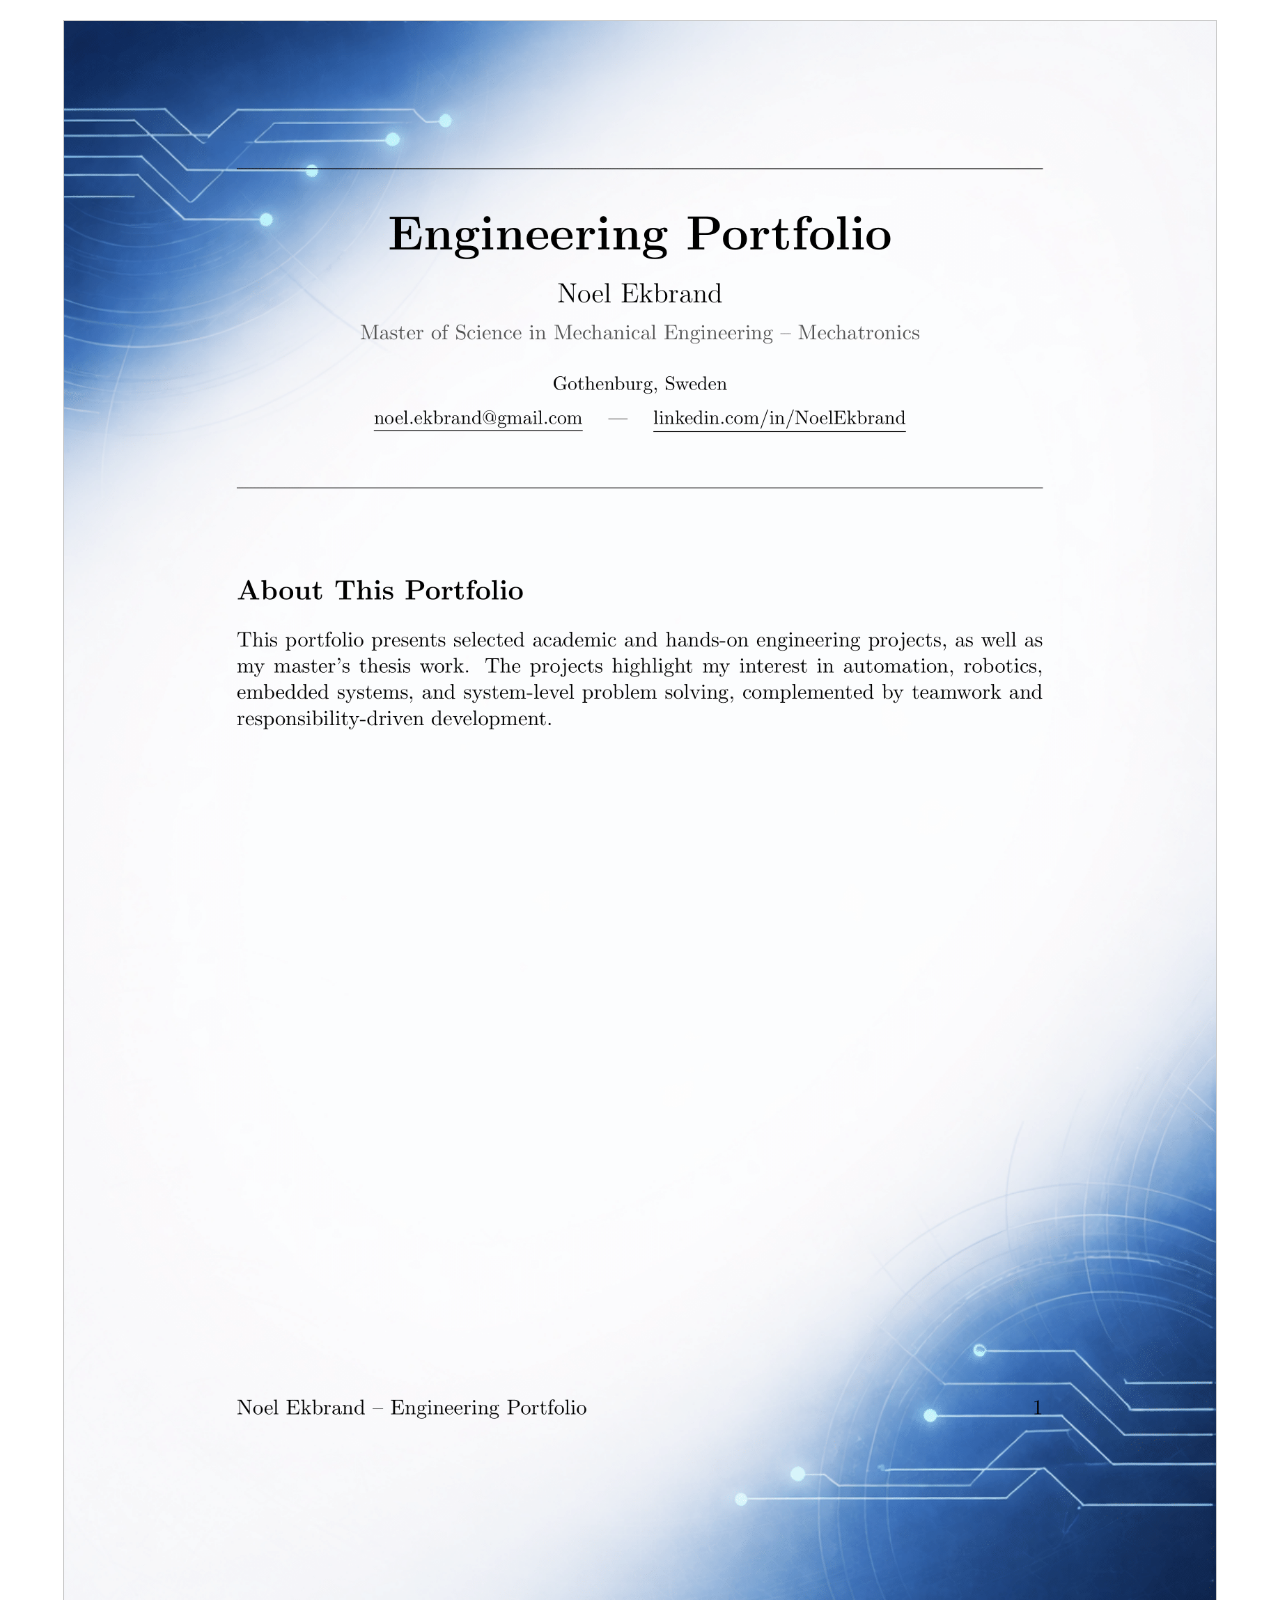
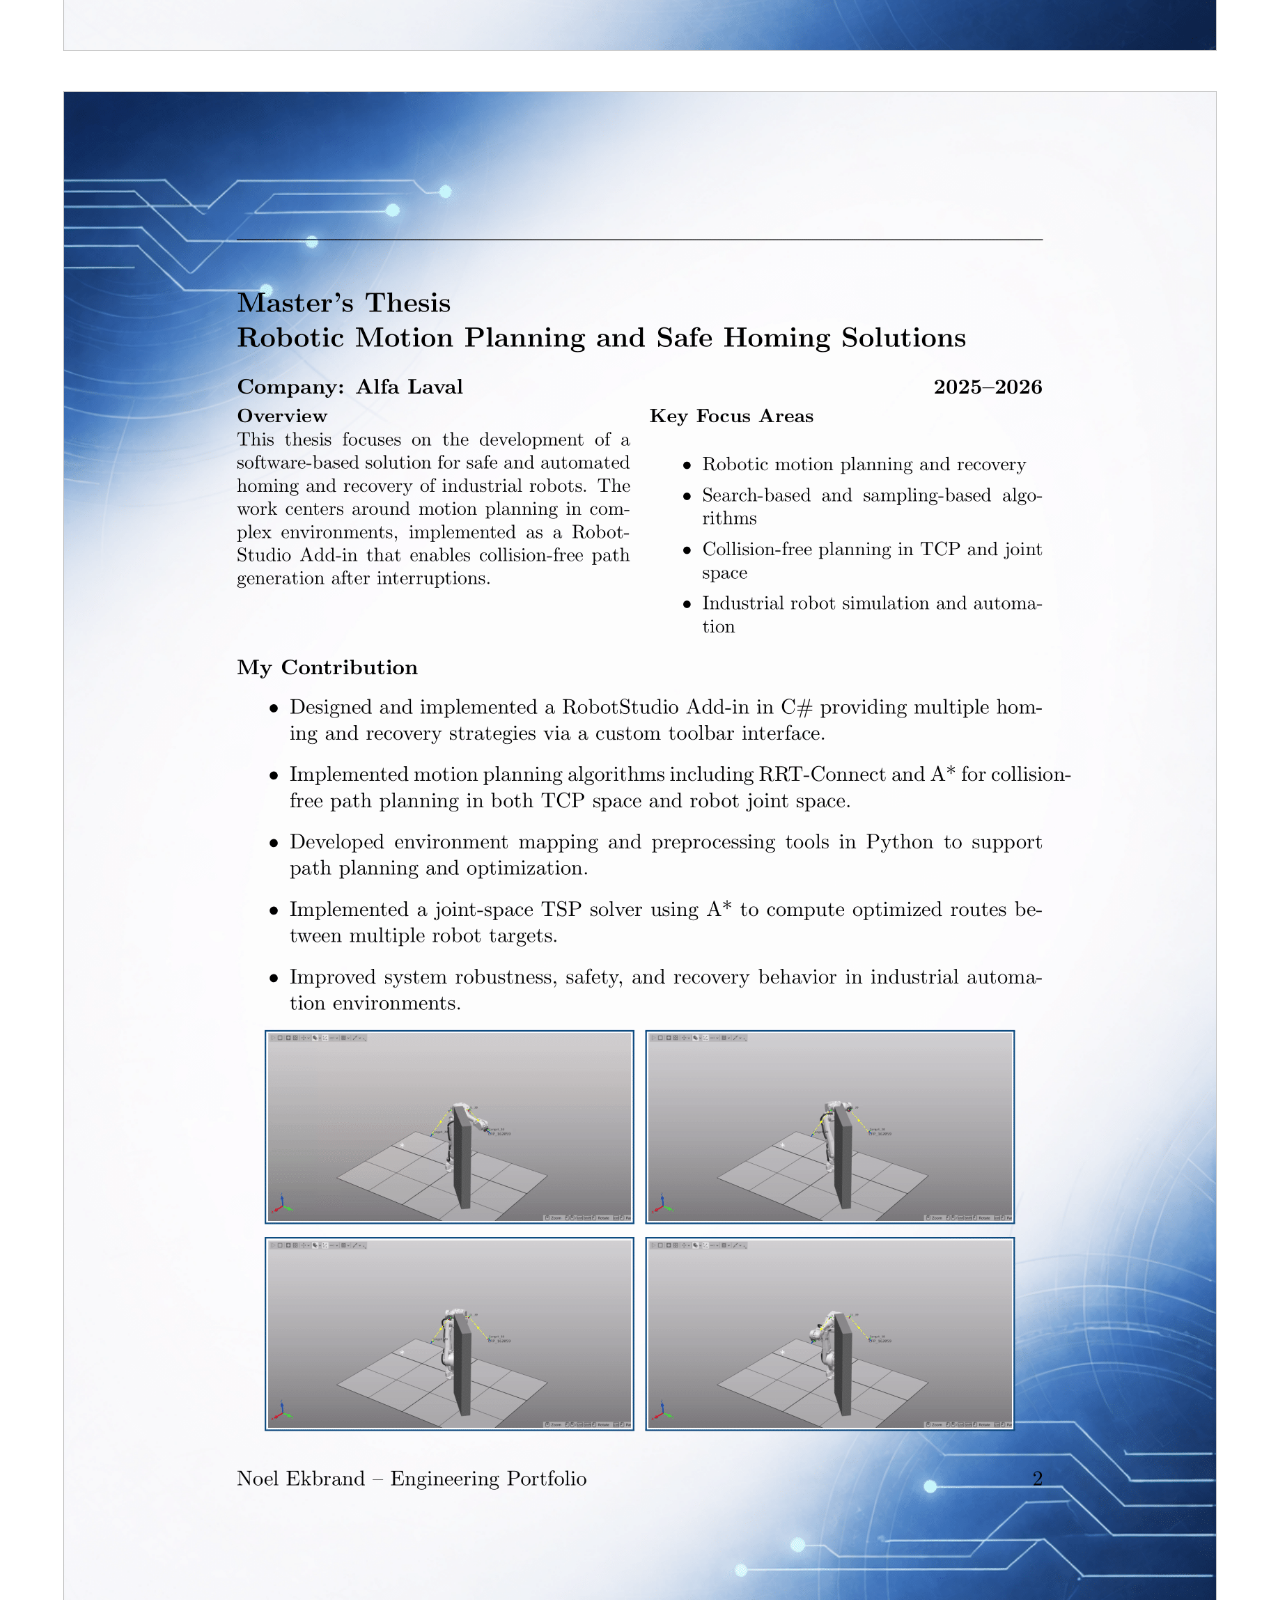
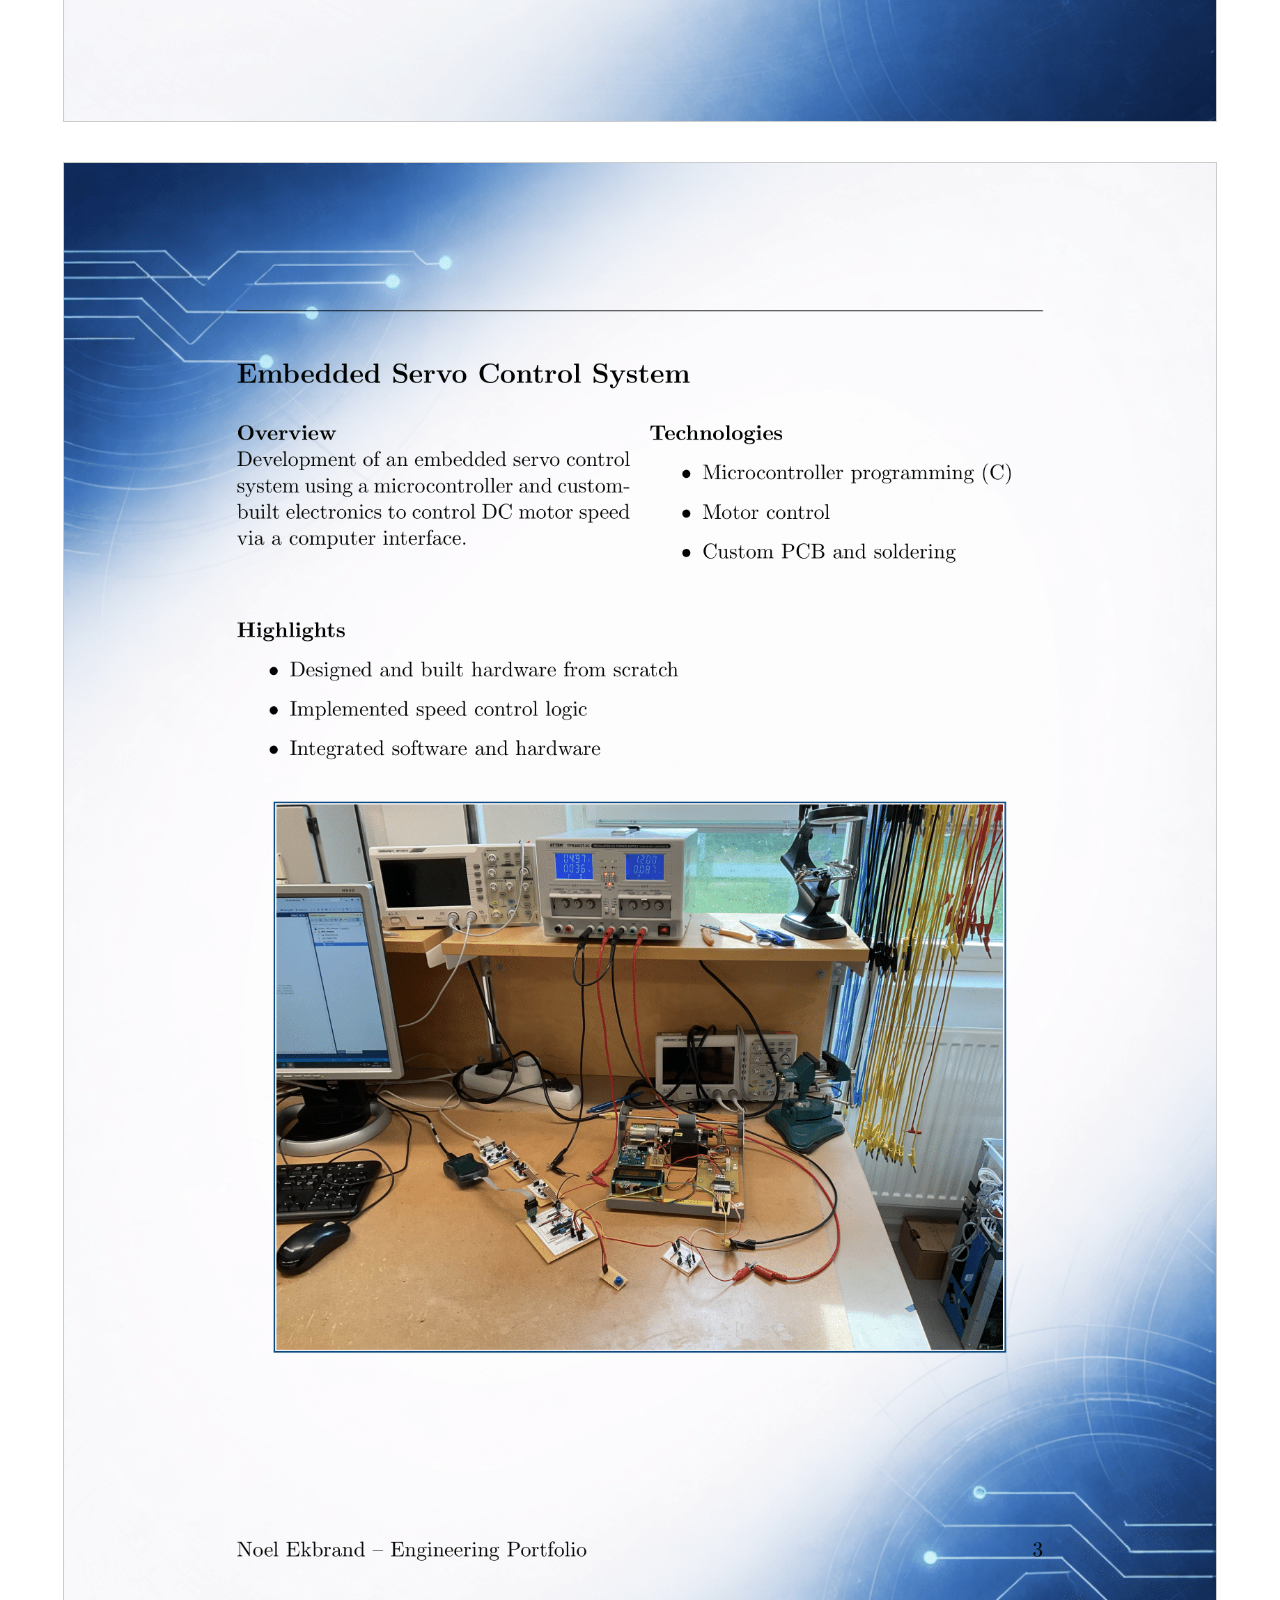
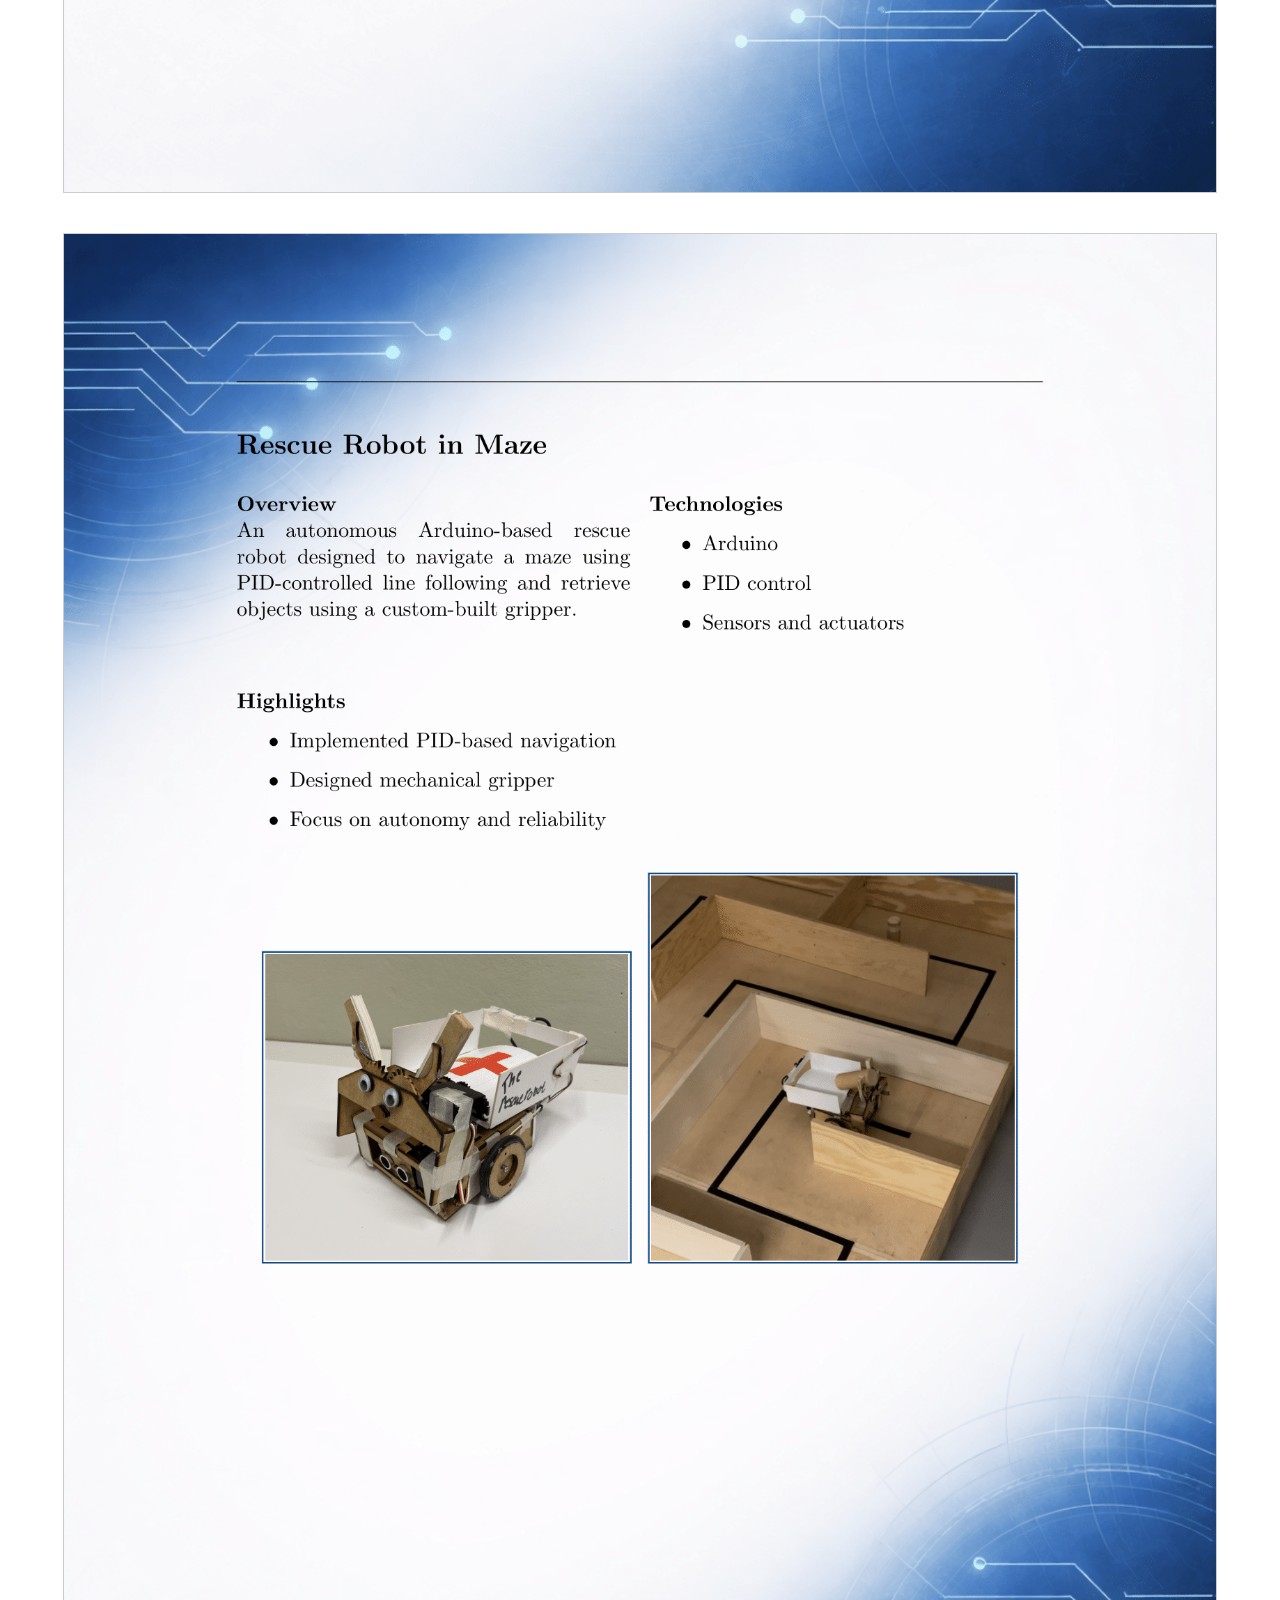
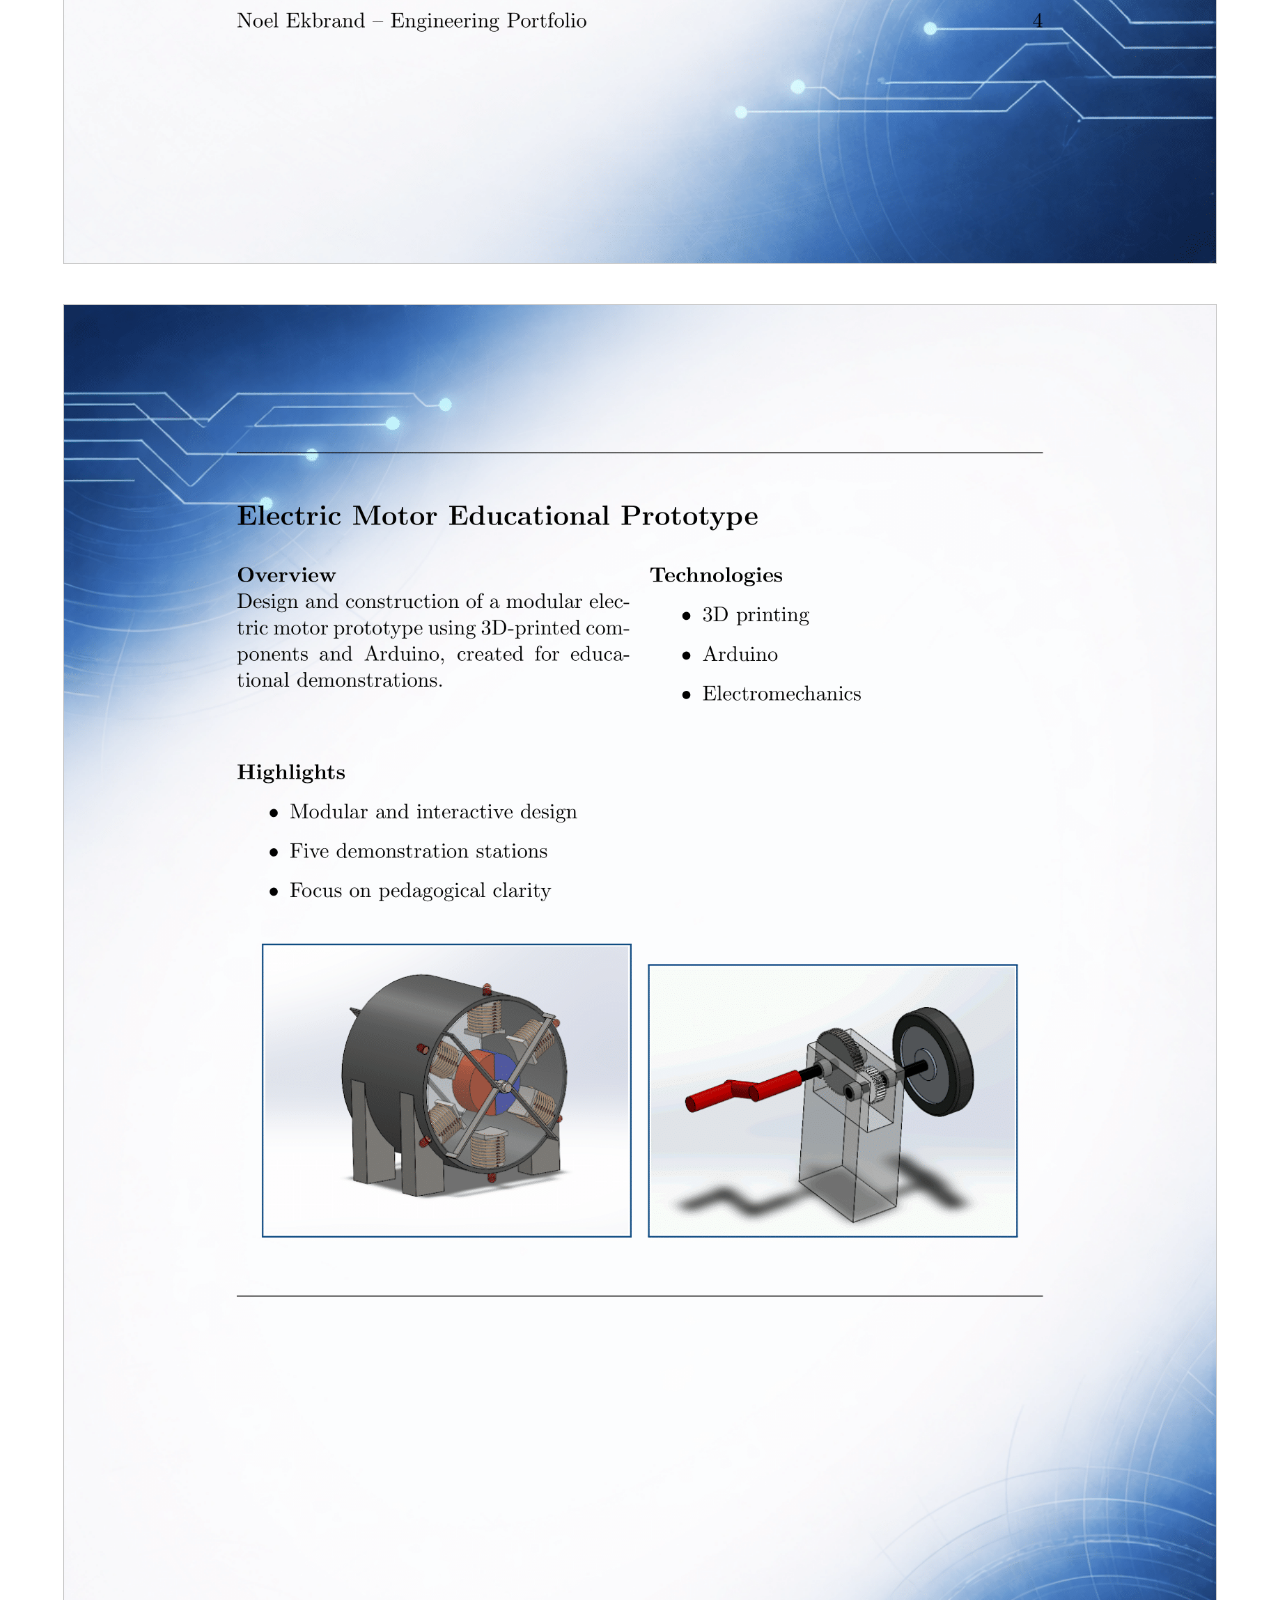
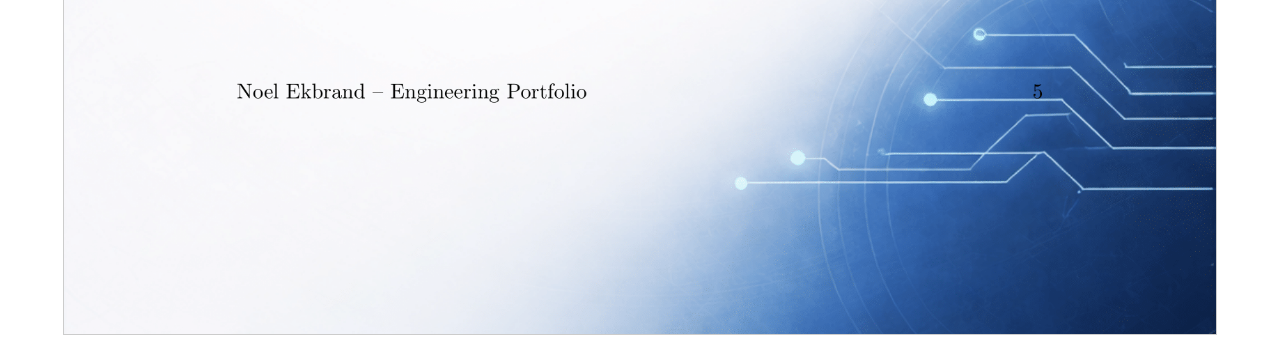
==== index.html @ 87203c9f "Update index.html" ====
<!DOCTYPE html>
<html lang="en">
<head>
  <meta charset="UTF-8">
  <title>Portfolio</title>
  <style>
    body {
      margin: 0;
      padding: 0;
      display: flex;
      flex-direction: column;
      align-items: center;      /* Centrerar alla bilder horisontellt */
      background-color: #fff;
    }
    img {
      max-width: 90%;           /* Bilderna får plats på olika skärmstorlekar */
      margin: 20px 0;           /* Lite luft mellan bilder */
      height: auto;
      border: 1px solid #ccc;   /* Kan tas bort om du inte vill ha ram */
    }
  </style>
</head>
<body>

  <img src="Portfolio_Noel_Ekrband_2026-1.png" alt="Portfolio Page 1">
  <img src="Portfolio_Noel_Ekrband_2026-2.png" alt="Portfolio Page 2">
  <img src="Portfolio_Noel_Ekrband_2026-3.png" alt="Portfolio Page 3">
  <img src="Portfolio_Noel_Ekrband_2026-4.png" alt="Portfolio Page 4">
  <img src="Portfolio_Noel_Ekrband_2026-5.png" alt="Portfolio Page 5">

</body>
</html>
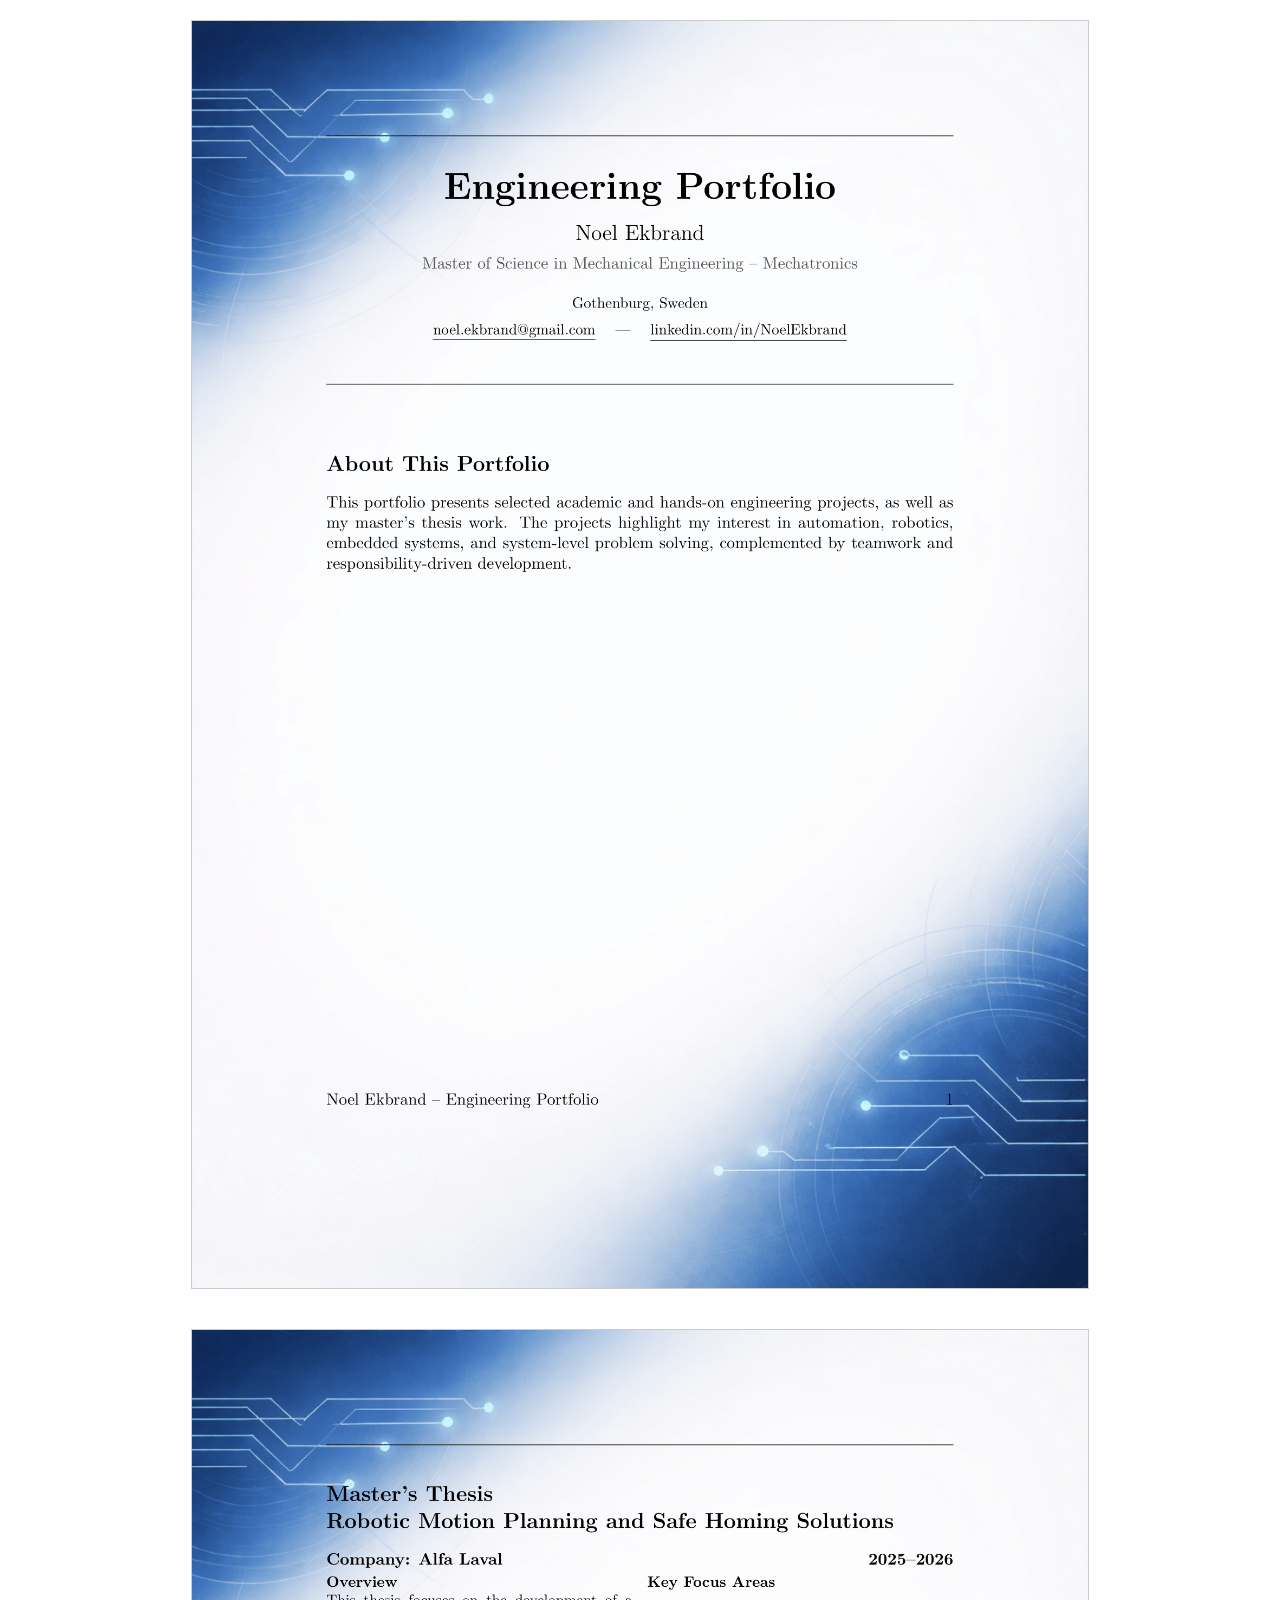
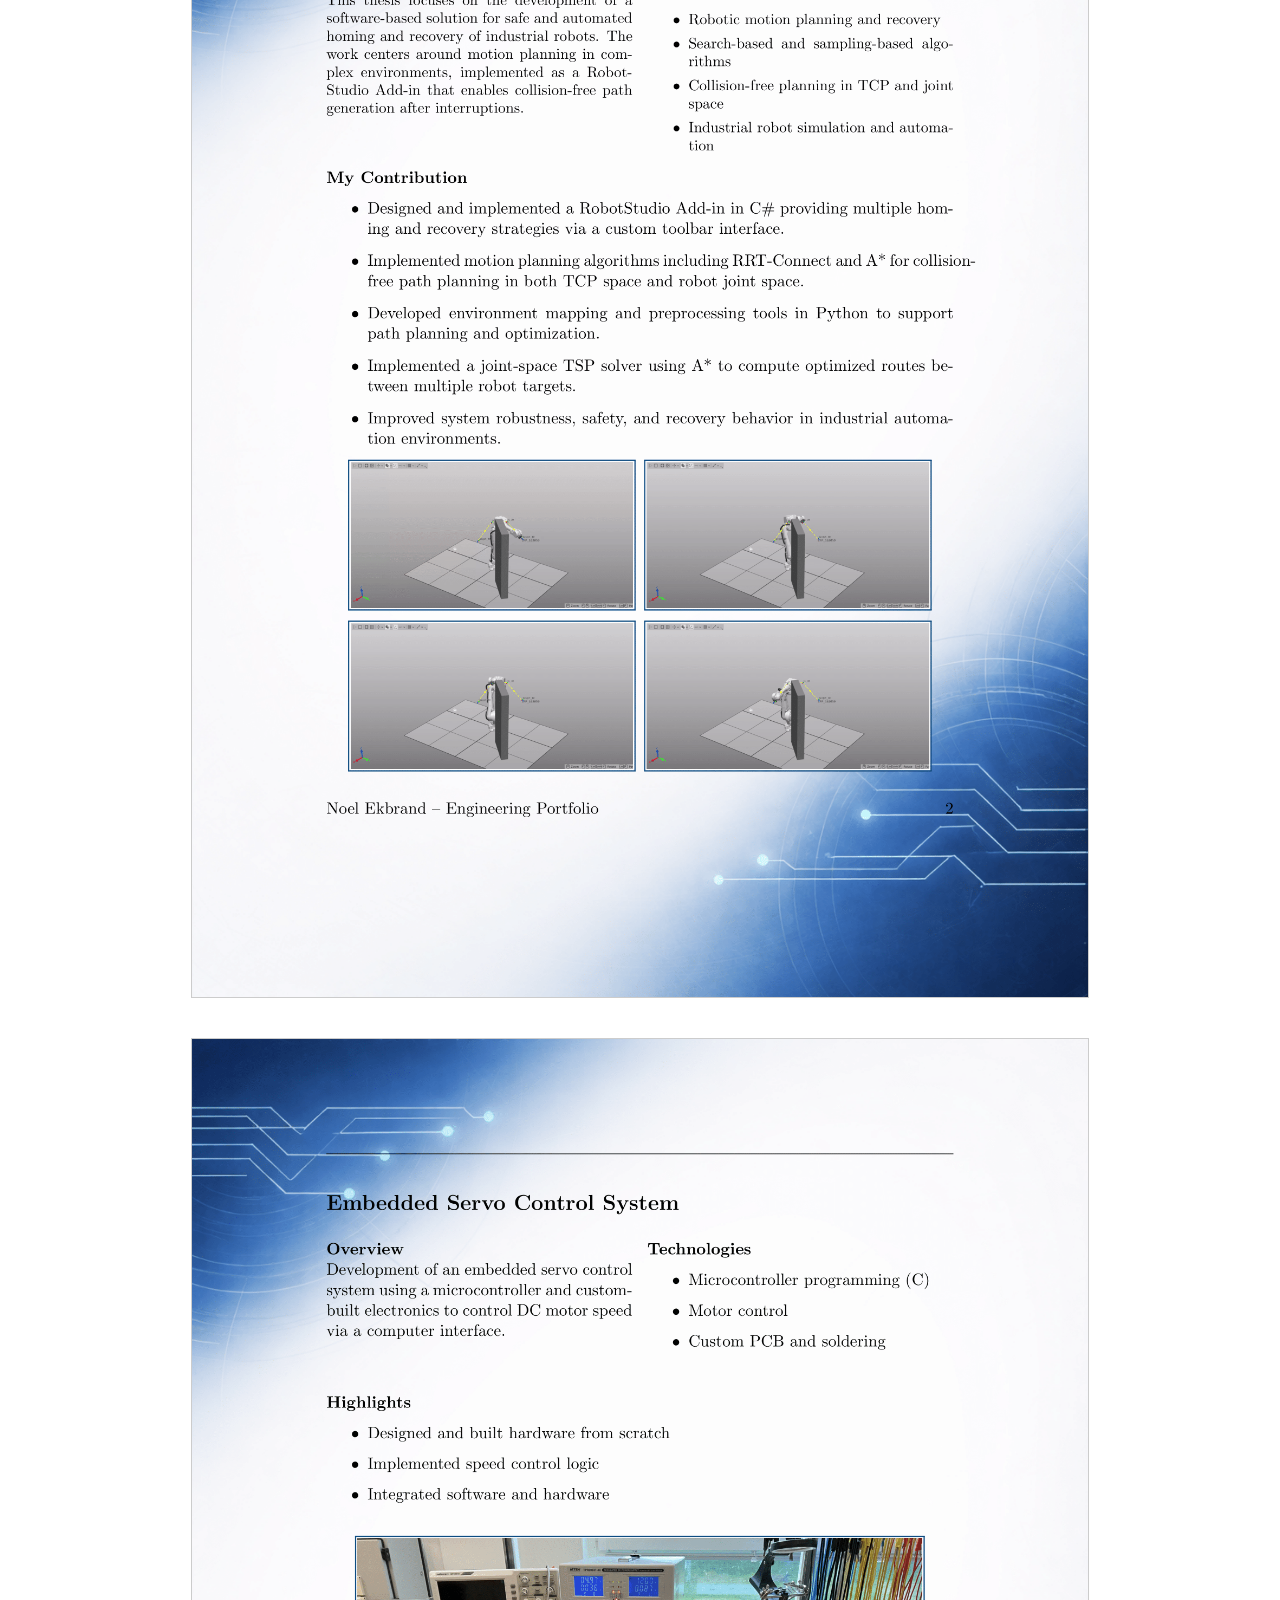
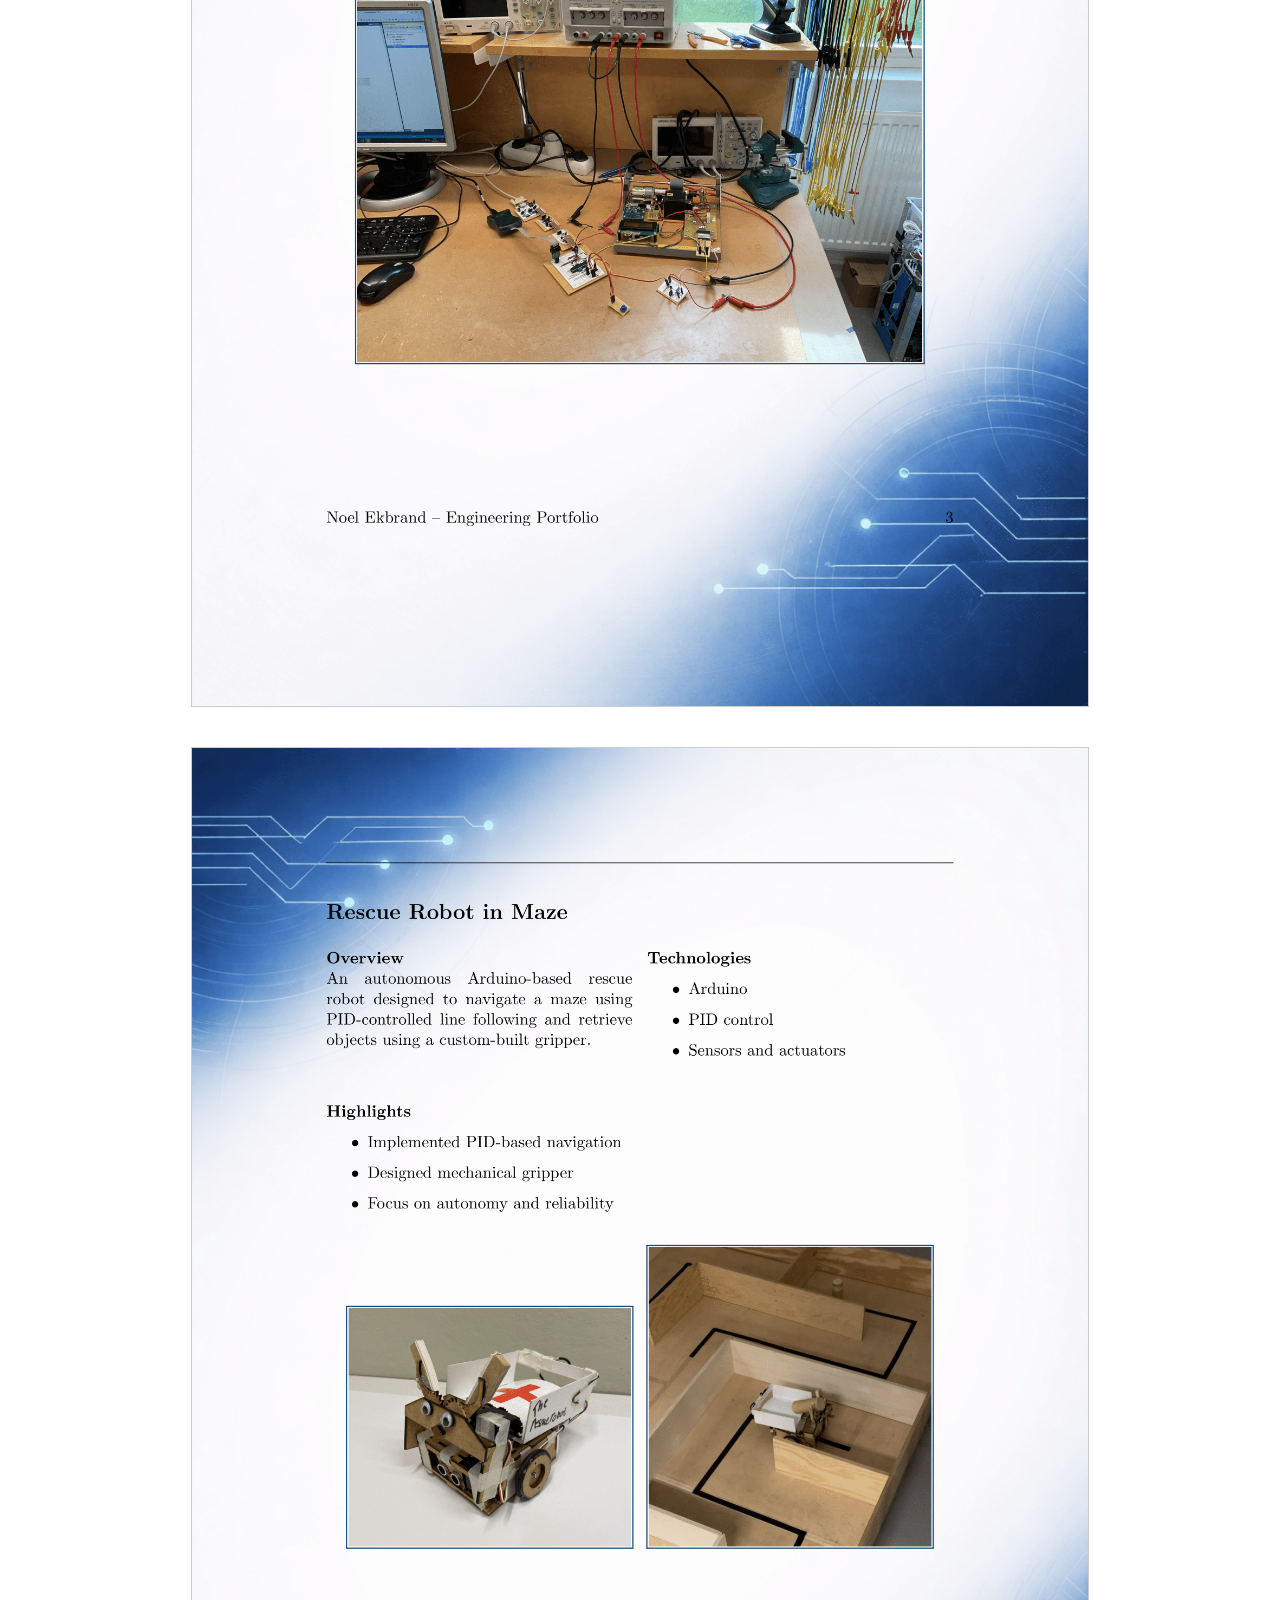
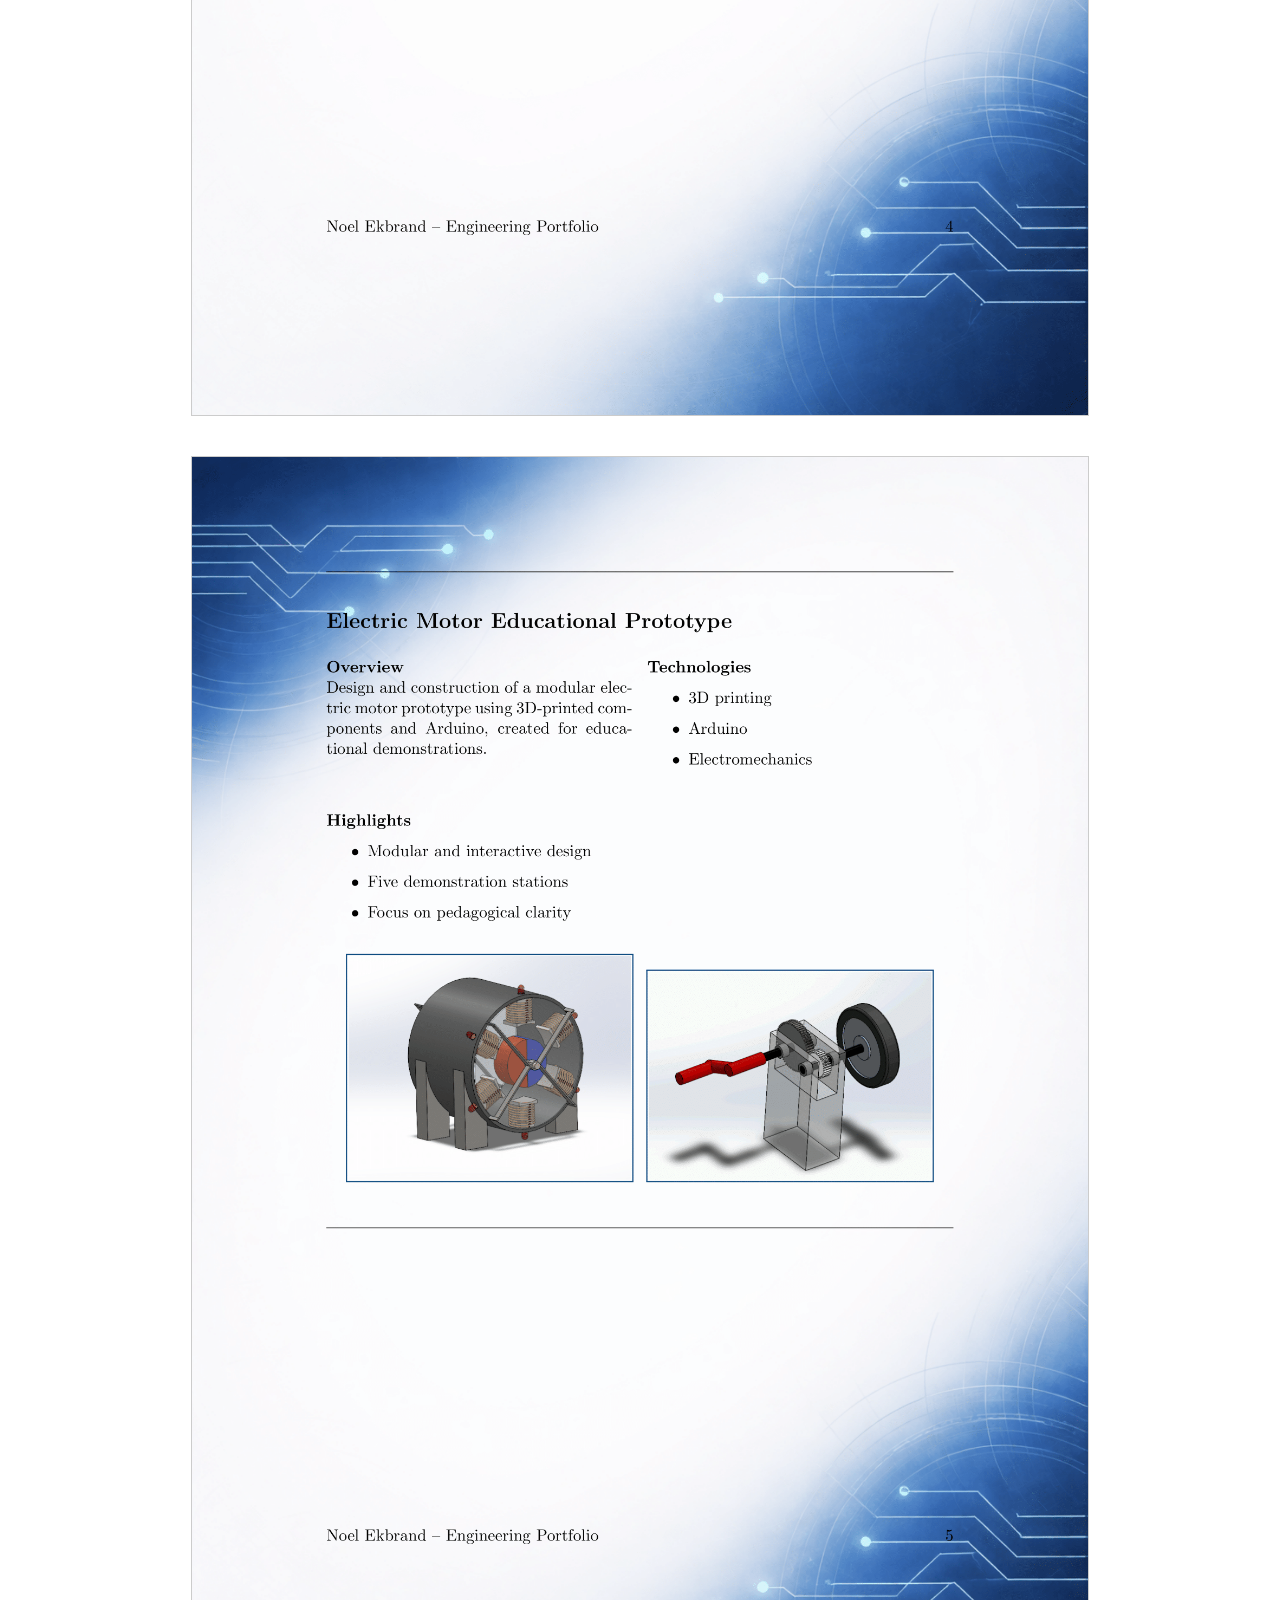
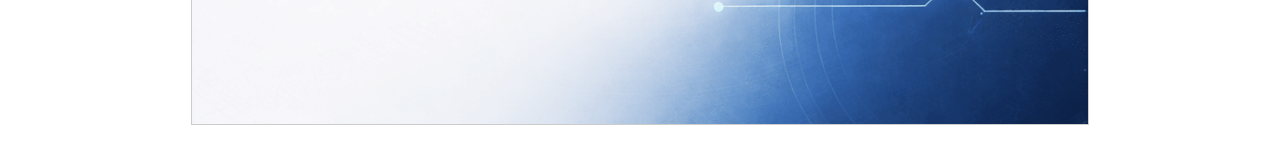
==== commit 096940e9: "Update index.html" ====
--- a/index.html
+++ b/index.html
@@ -13,7 +13,7 @@
       background-color: #fff;
     }
     img {
-      max-width: 90%;           /* Bilderna får plats på olika skärmstorlekar */
+      max-width: 70%;           /* Bilderna får plats på olika skärmstorlekar */
       margin: 20px 0;           /* Lite luft mellan bilder */
       height: auto;
       border: 1px solid #ccc;   /* Kan tas bort om du inte vill ha ram */
@@ -30,3 +30,4 @@
 
 </body>
 </html>
+
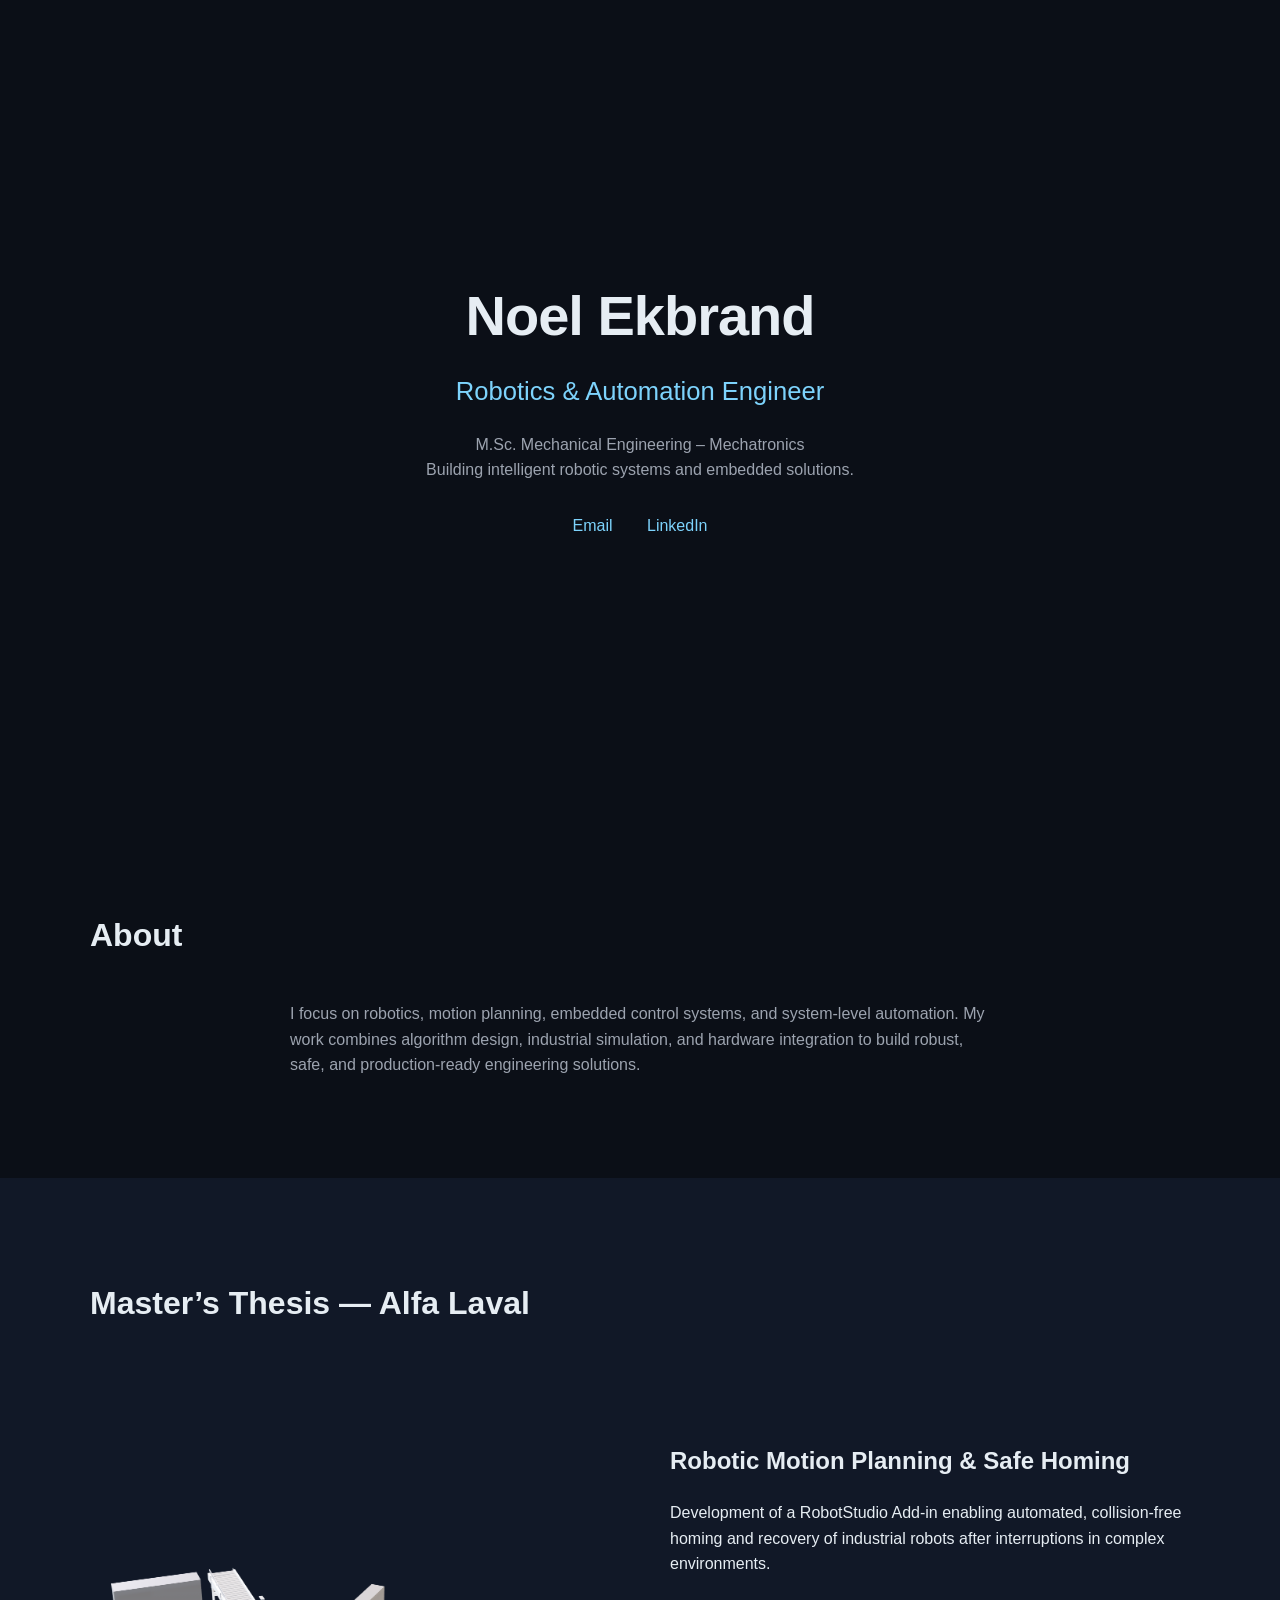
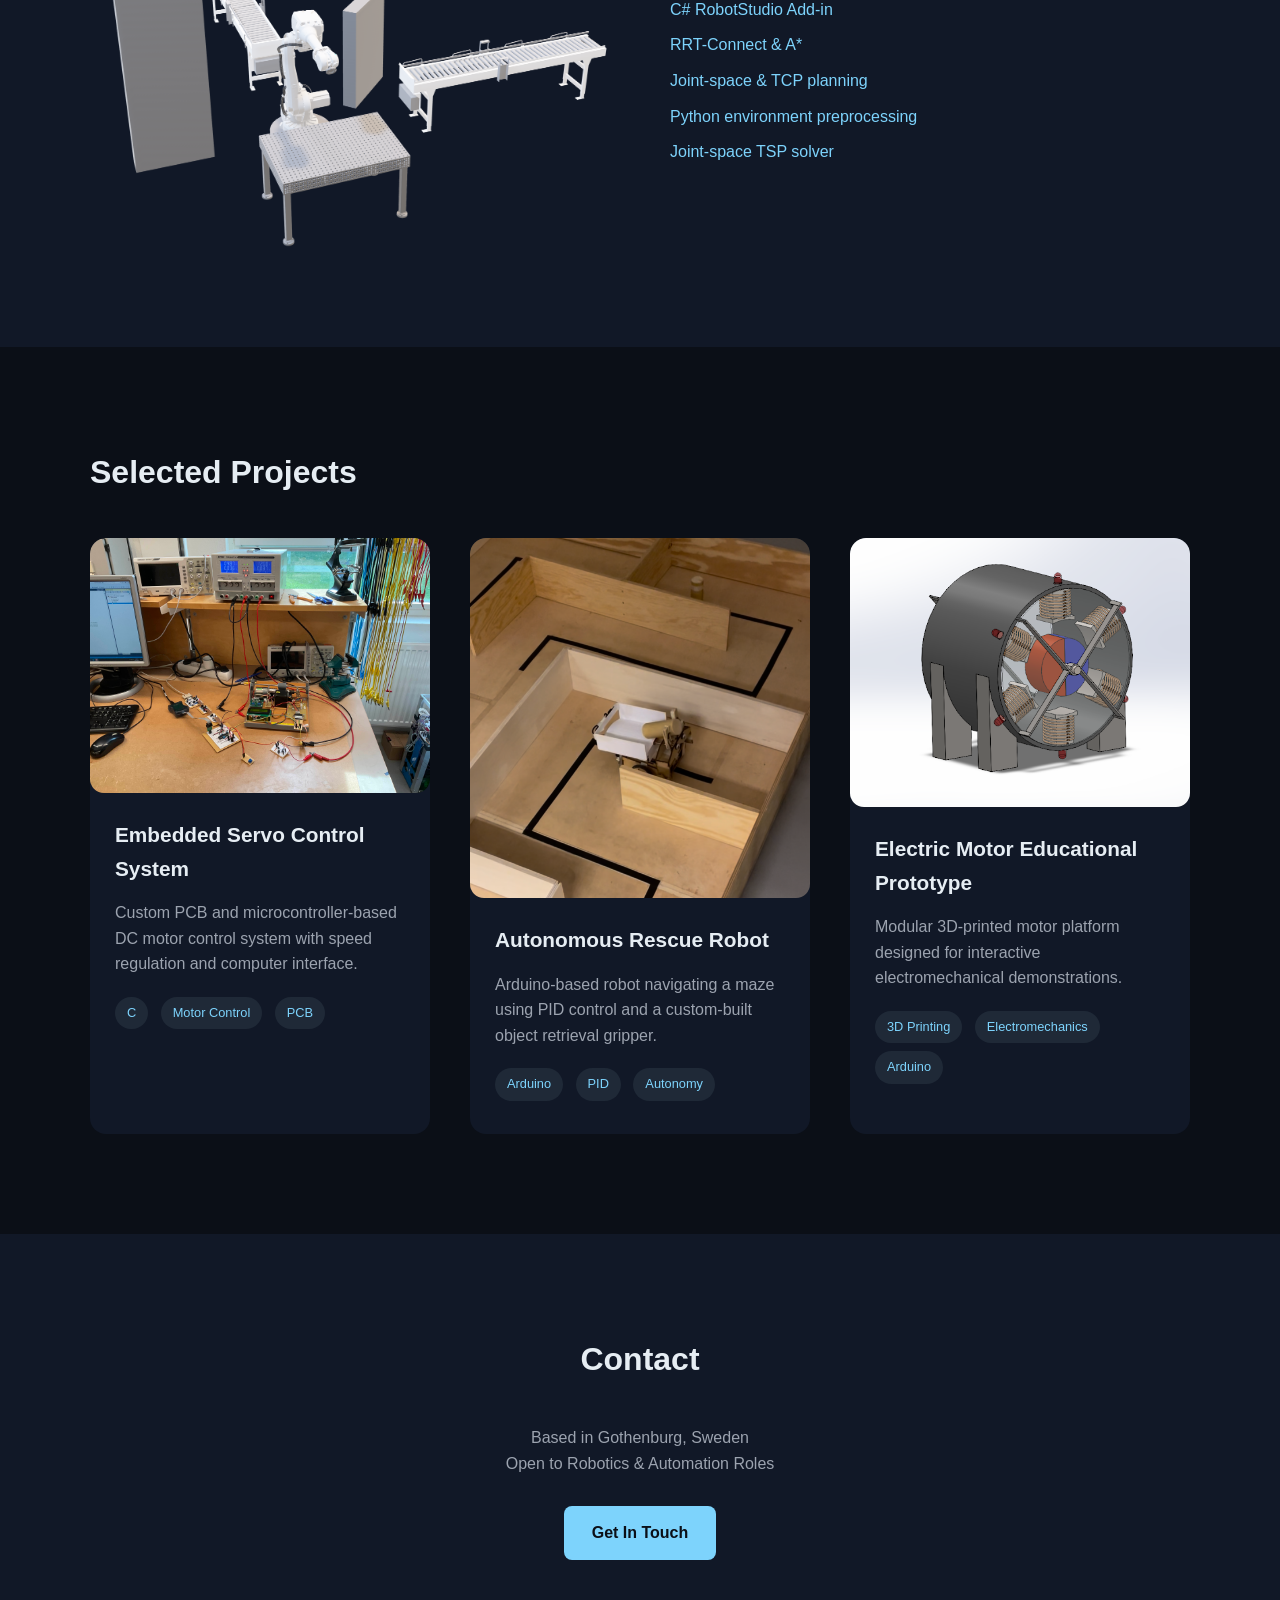
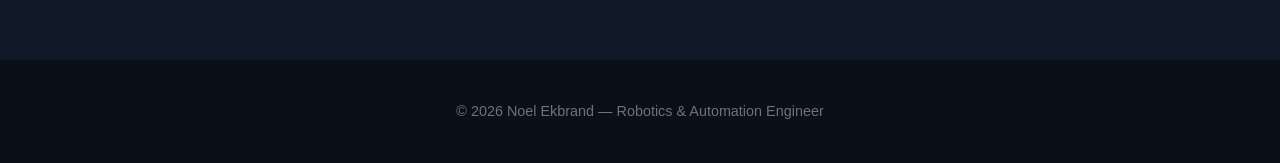
==== commit 54083bb9: "Add files via upload" ====
--- a/index.html
+++ b/index.html
@@ -1,33 +1,162 @@
 <!DOCTYPE html>
 <html lang="en">
 <head>
-  <meta charset="UTF-8">
-  <title>Portfolio</title>
-  <style>
-    body {
-      margin: 0;
-      padding: 0;
-      display: flex;
-      flex-direction: column;
-      align-items: center;      /* Centrerar alla bilder horisontellt */
-      background-color: #fff;
-    }
-    img {
-      max-width: 70%;           /* Bilderna får plats på olika skärmstorlekar */
-      margin: 20px 0;           /* Lite luft mellan bilder */
-      height: auto;
-      border: 1px solid #ccc;   /* Kan tas bort om du inte vill ha ram */
-    }
-  </style>
+    <meta charset="UTF-8">
+    <title>Noel Ekbrand — Robotics & Automation Engineer</title>
+    <meta name="viewport" content="width=device-width, initial-scale=1.0">
+    <link rel="stylesheet" href="style.css">
 </head>
+
 <body>
 
-  <img src="Portfolio_Noel_Ekrband_2026-1.png" alt="Portfolio Page 1">
-  <img src="Portfolio_Noel_Ekrband_2026-2.png" alt="Portfolio Page 2">
-  <img src="Portfolio_Noel_Ekrband_2026-3.png" alt="Portfolio Page 3">
-  <img src="Portfolio_Noel_Ekrband_2026-4.png" alt="Portfolio Page 4">
-  <img src="Portfolio_Noel_Ekrband_2026-5.png" alt="Portfolio Page 5">
+<!-- HERO -->
+<header class="hero">
+    <div class="hero-content">
+        <h1>Noel Ekbrand</h1>
+        <h2>Robotics & Automation Engineer</h2>
+        <p class="hero-sub">
+		    <span>M.Sc. Mechanical Engineering – Mechatronics</span>
+		    <span>Building intelligent robotic systems and embedded solutions.</span>
+        </p>
+
+        <div class="hero-links">
+            <a href="mailto:noel.ekbrand@gmail.com">Email</a>
+            <a href="https://linkedin.com/in/noel-ekbrand-6000582b3" target="_blank">LinkedIn</a>
+        </div>
+    </div>
+</header>
+
+<!-- MAIN CONTENT -->
+<main>
+
+<!-- ABOUT -->
+<section class="section">
+    <div class="container">
+        <h3 class="section-title">About</h3>
+        <p class="section-text">
+            I focus on robotics, motion planning, embedded control systems,
+            and system-level automation. My work combines algorithm design,
+            industrial simulation, and hardware integration to build robust,
+            safe, and production-ready engineering solutions.
+        </p>
+    </div>
+</section>
+
+<!-- THESIS -->
+<section class="section alt">
+    <div class="container">
+        <h3 class="section-title">Master’s Thesis — Alfa Laval</h3>
+
+        <div class="project-grid">
+
+            <div class="project-image">
+                <!-- Replace filename only -->
+                <img src="Images/LabStation_Obstacles.png" alt="Thesis project image">
+            </div>
+
+            <div class="project-content">
+                <h4>Robotic Motion Planning & Safe Homing</h4>
+
+                <p>
+                    Development of a RobotStudio Add-in enabling automated,
+                    collision-free homing and recovery of industrial robots
+                    after interruptions in complex environments.
+                </p>
+
+                <ul class="tech-list">
+                    <li>C# RobotStudio Add-in</li>
+                    <li>RRT-Connect & A*</li>
+                    <li>Joint-space & TCP planning</li>
+                    <li>Python environment preprocessing</li>
+                    <li>Joint-space TSP solver</li>
+                </ul>
+            </div>
+
+        </div>
+    </div>
+</section>
+
+<!-- PROJECTS -->
+<section class="section">
+    <div class="container">
+        <h3 class="section-title">Selected Projects</h3>
+
+        <div class="cards">
+
+            <!-- PROJECT 1 -->
+            <div class="card">
+                <img src="Images/Embedded_Servo.jpg" alt="Embedded servo system">
+                <div class="card-body">
+                    <h4>Embedded Servo Control System</h4>
+                    <p>
+                        Custom PCB and microcontroller-based DC motor control
+                        system with speed regulation and computer interface.
+                    </p>
+                    <div class="tag-row">
+                        <span>C</span>
+                        <span>Motor Control</span>
+                        <span>PCB</span>
+                    </div>
+                </div>
+            </div>
+
+            <!-- PROJECT 2 -->
+            <div class="card">
+                <img src="Images/Robot_Maze.png" alt="Rescue robot">
+                <div class="card-body">
+                    <h4>Autonomous Rescue Robot</h4>
+                    <p>
+                        Arduino-based robot navigating a maze using PID
+                        control and a custom-built object retrieval gripper.
+                    </p>
+                    <div class="tag-row">
+                        <span>Arduino</span>
+                        <span>PID</span>
+                        <span>Autonomy</span>
+                    </div>
+                </div>
+            </div>
+
+            <!-- PROJECT 3 -->
+            <div class="card">
+                <img src="Images/Electrical_Motor.png" alt="Motor prototype">
+                <div class="card-body">
+                    <h4>Electric Motor Educational Prototype</h4>
+                    <p>
+                        Modular 3D-printed motor platform designed for
+                        interactive electromechanical demonstrations.
+                    </p>
+                    <div class="tag-row">
+                        <span>3D Printing</span>
+                        <span>Electromechanics</span>
+                        <span>Arduino</span>
+                    </div>
+                </div>
+            </div>
+
+        </div>
+    </div>
+</section>
+
+<!-- CONTACT -->
+<section class="section alt">
+    <div class="container center">
+        <h3 class="section-title">Contact</h3>
+        <p class="section-text">
+            Based in Gothenburg, Sweden<br>
+            Open to Robotics & Automation Roles
+        </p>
+        <a class="primary-button" href="mailto:noel.ekbrand@gmail.com">
+            Get In Touch
+        </a>
+    </div>
+</section>
+
+</main>
+
+<footer>
+    © 2026 Noel Ekbrand — Robotics & Automation Engineer
+</footer>
 
 </body>
-</html>
-
+</html>
--- a/style.css
+++ b/style.css
@@ -0,0 +1,203 @@
+/* ===== GLOBAL ===== */
+* {
+    margin: 0;
+    padding: 0;
+    box-sizing: border-box;
+}
+
+body {
+    font-family: -apple-system, BlinkMacSystemFont, "Segoe UI", Roboto, sans-serif;
+    background: #0b0f17;
+    color: #e6edf3;
+    line-height: 1.6;
+}
+
+img {
+    width: 100%;
+    display: block;
+    border-radius: 14px;
+}
+
+/* ===== HERO ===== */
+.hero {
+    min-height: 90vh;
+    display: flex;
+    align-items: center;
+    justify-content: center;
+    text-align: center;
+    padding: 40px;
+}
+
+.hero h1 {
+    font-size: 3.5rem;
+    font-weight: 700;
+    letter-spacing: -1px;
+}
+
+.hero h2 {
+    font-size: 1.6rem;
+    font-weight: 400;
+    color: #7dd3fc;
+    margin-top: 10px;
+}
+
+.hero-sub {
+    margin-top: 20px;
+    max-width: 600px;
+    margin-inline: auto;
+    color: #9ca3af;
+}
+
+.hero-sub span {
+    display: block;
+}
+
+.hero-links {
+    margin-top: 30px;
+}
+
+.hero-links a {
+    margin: 0 15px;
+    text-decoration: none;
+    color: #7dd3fc;
+    font-weight: 500;
+    transition: opacity 0.3s ease;
+}
+
+.hero-links a:hover {
+    opacity: 0.7;
+}
+
+/* ===== SECTIONS ===== */
+.section {
+    padding: 100px 20px;
+}
+
+.section.alt {
+    background: #111827;
+}
+
+.container {
+    max-width: 1100px;
+    margin: 0 auto;
+}
+
+.center {
+    text-align: center;
+}
+
+.section-title {
+    font-size: 2rem;
+    margin-bottom: 40px;
+    font-weight: 600;
+}
+
+.section-text {
+    max-width: 700px;
+    margin: 0 auto;
+    color: #9ca3af;
+}
+
+/* ===== THESIS GRID ===== */
+.project-grid {
+    display: grid;
+    grid-template-columns: 1fr 1fr;
+    gap: 60px;
+    align-items: center;
+}
+
+.project-content h4 {
+    font-size: 1.5rem;
+    margin-bottom: 20px;
+}
+
+.tech-list {
+    margin-top: 20px;
+    list-style: none;
+}
+
+.tech-list li {
+    margin-bottom: 10px;
+    color: #7dd3fc;
+}
+
+/* ===== CARDS ===== */
+.cards {
+    display: grid;
+    grid-template-columns: repeat(auto-fit, minmax(300px, 1fr));
+    gap: 40px;
+}
+
+.card {
+    background: #111827;
+    border-radius: 16px;
+    overflow: hidden;
+    transition: transform 0.3s ease, box-shadow 0.3s ease;
+}
+
+.card:hover {
+    transform: translateY(-6px);
+    box-shadow: 0 20px 40px rgba(0,0,0,0.5);
+}
+
+.card-body {
+    padding: 25px;
+}
+
+.card-body h4 {
+    margin-bottom: 15px;
+    font-size: 1.3rem;
+}
+
+.card-body p {
+    color: #9ca3af;
+    margin-bottom: 20px;
+}
+
+.tag-row span {
+    display: inline-block;
+    background: #1f2937;
+    padding: 6px 12px;
+    margin-right: 8px;
+    margin-bottom: 8px;
+    border-radius: 20px;
+    font-size: 0.8rem;
+    color: #7dd3fc;
+}
+
+/* ===== BUTTON ===== */
+.primary-button {
+    display: inline-block;
+    margin-top: 30px;
+    padding: 14px 28px;
+    background: #7dd3fc;
+    color: #0b0f17;
+    text-decoration: none;
+    font-weight: 600;
+    border-radius: 8px;
+    transition: 0.3s ease;
+}
+
+.primary-button:hover {
+    background: #38bdf8;
+}
+
+/* ===== FOOTER ===== */
+footer {
+    padding: 40px;
+    text-align: center;
+    color: #6b7280;
+    font-size: 0.9rem;
+}
+
+/* ===== RESPONSIVE ===== */
+@media (max-width: 900px) {
+
+    .project-grid {
+        grid-template-columns: 1fr;
+    }
+
+    .hero h1 {
+        font-size: 2.5rem;
+    }
+}
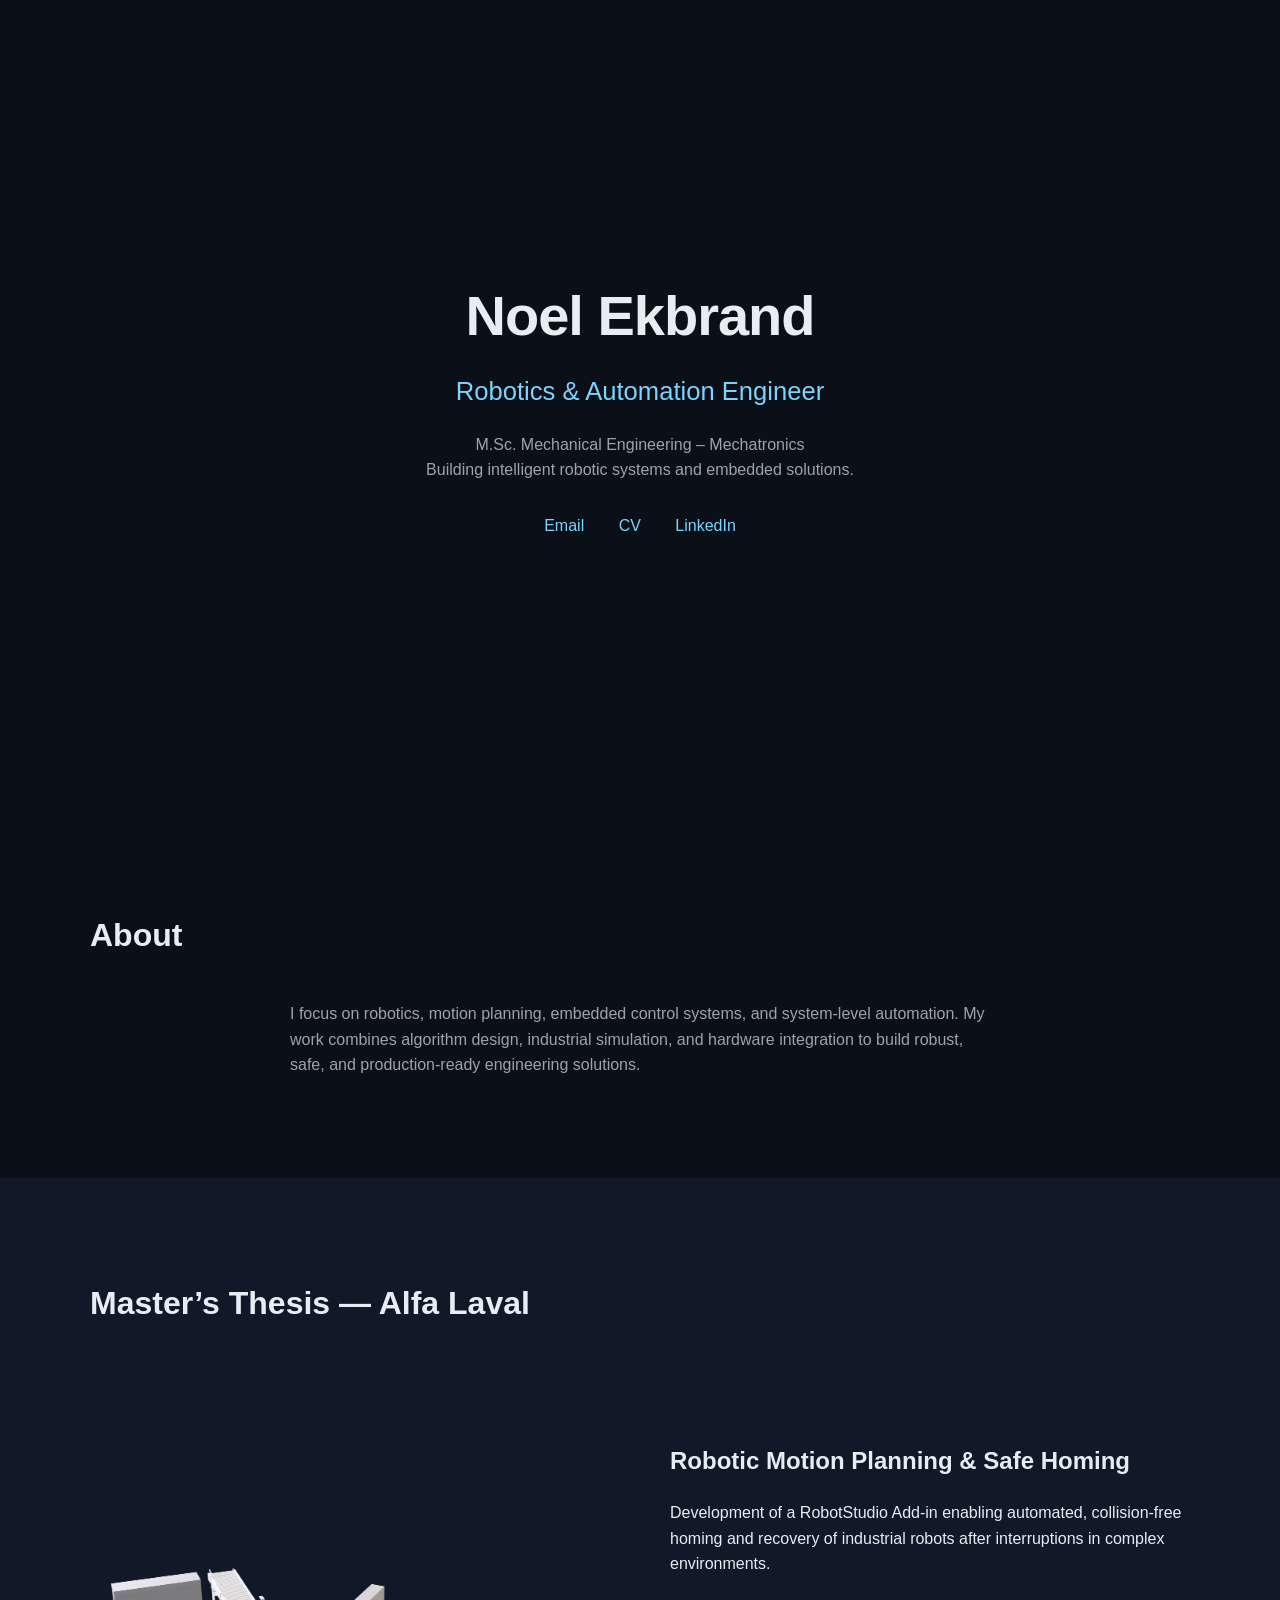
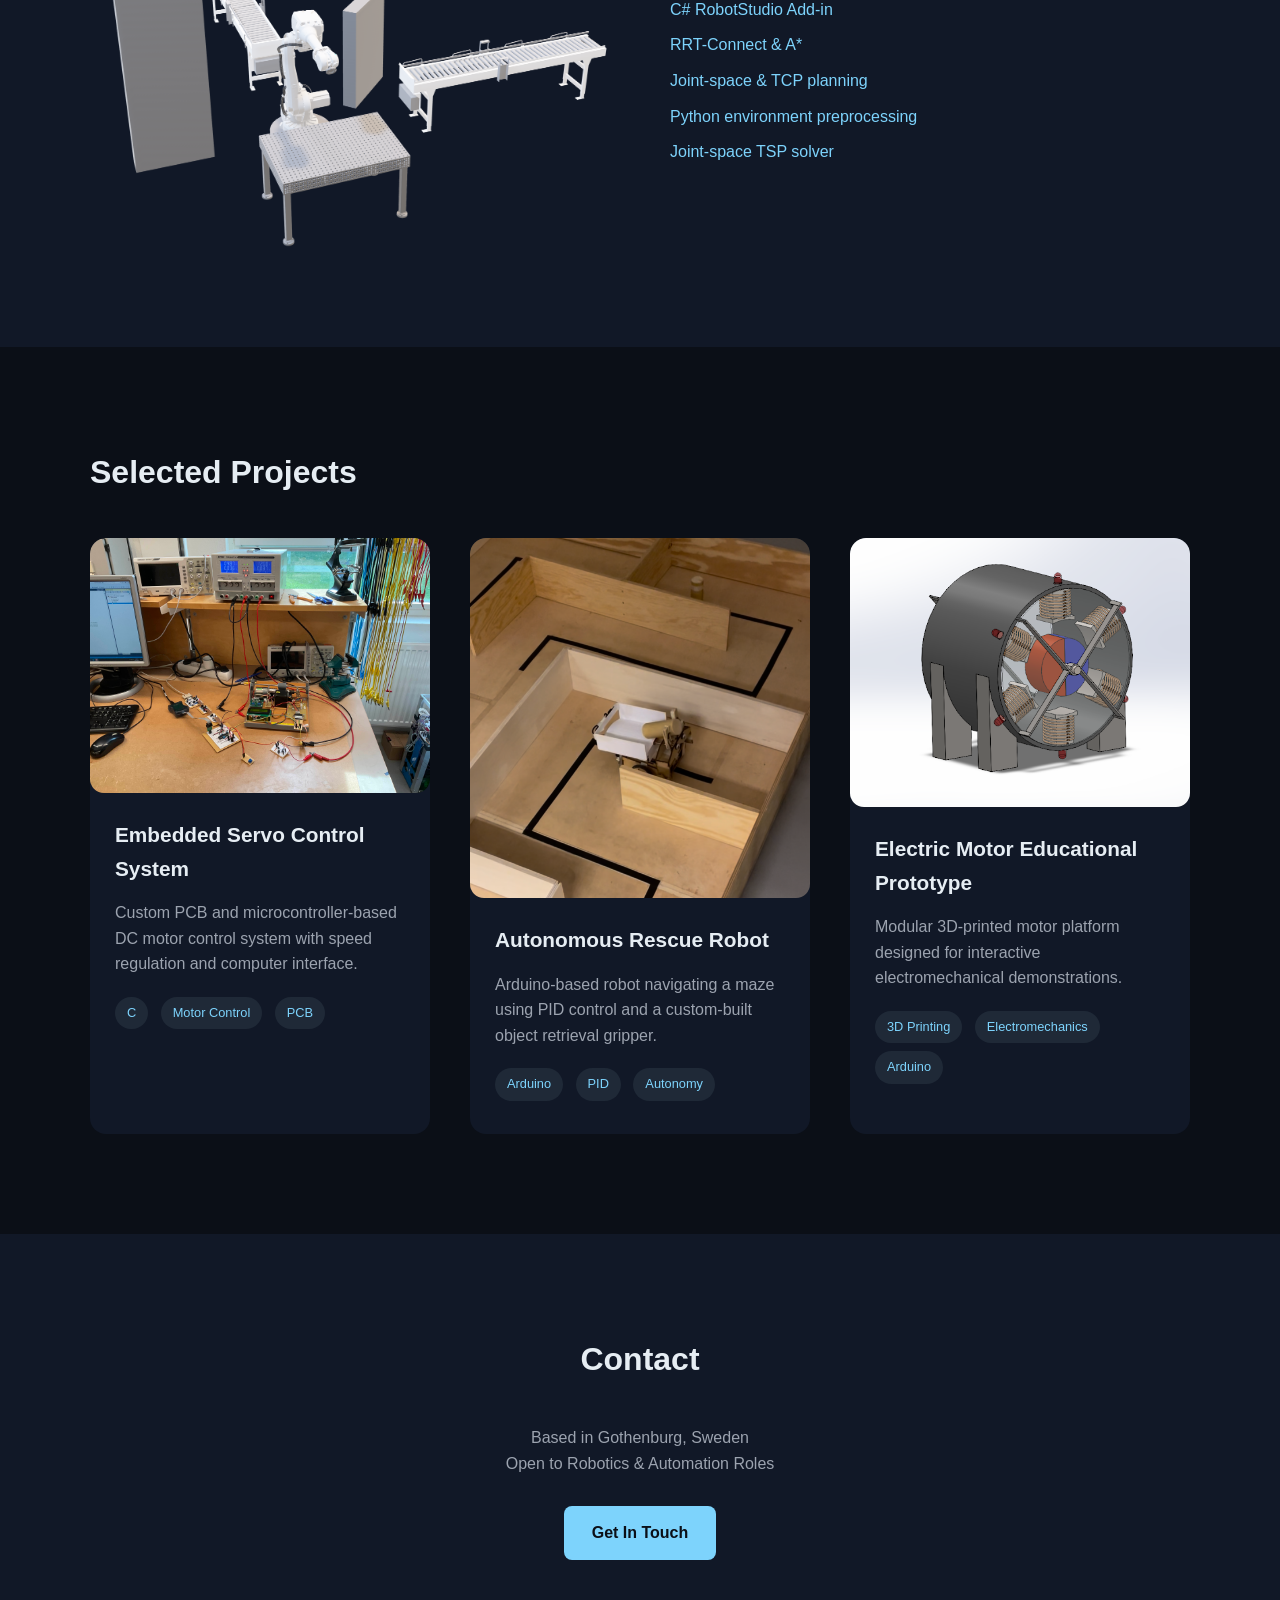
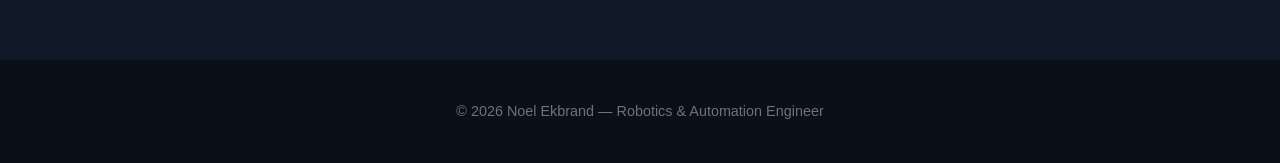
==== commit aa300cc9: "Add files via upload" ====
--- a/index.html
+++ b/index.html
@@ -21,6 +21,7 @@
 
         <div class="hero-links">
             <a href="mailto:noel.ekbrand@gmail.com">Email</a>
+			<a href="Noel_Ekbrand_CV.pdf" target="_blank">CV</a>
             <a href="https://linkedin.com/in/noel-ekbrand-6000582b3" target="_blank">LinkedIn</a>
         </div>
     </div>
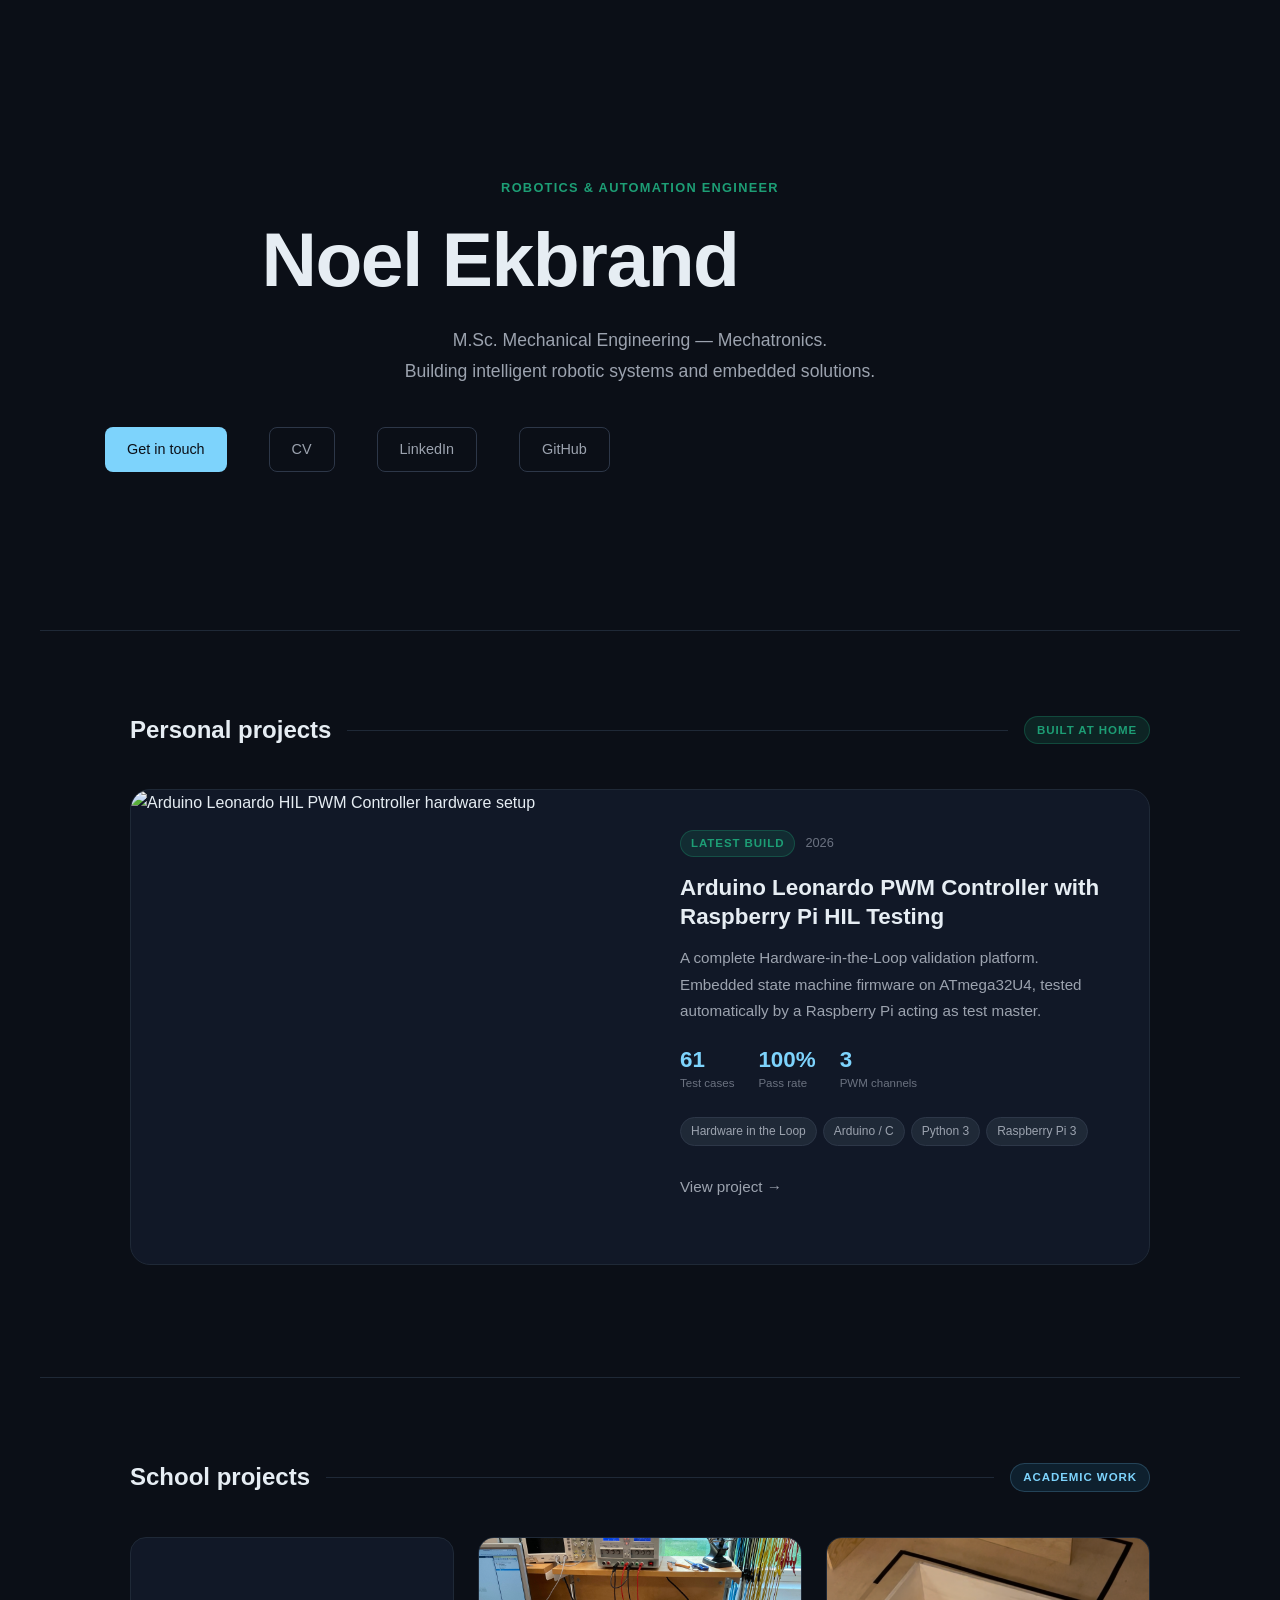
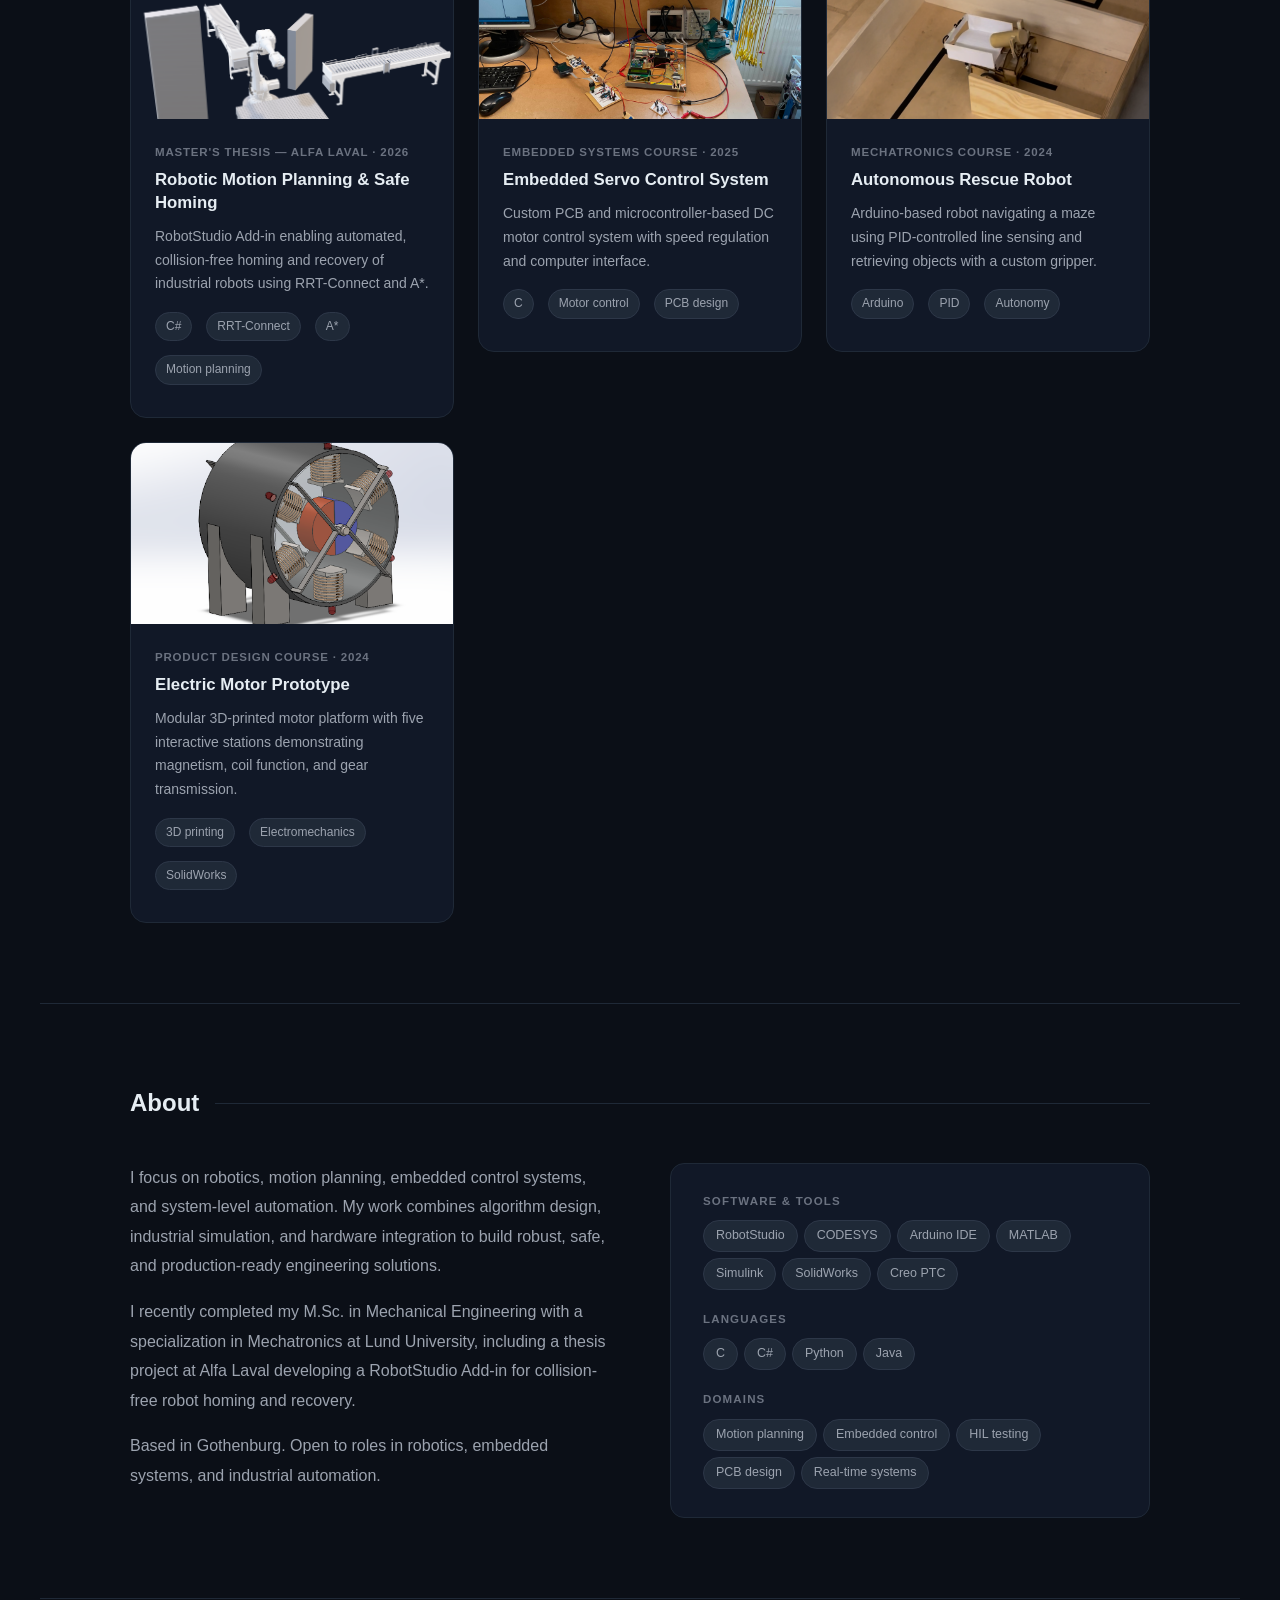
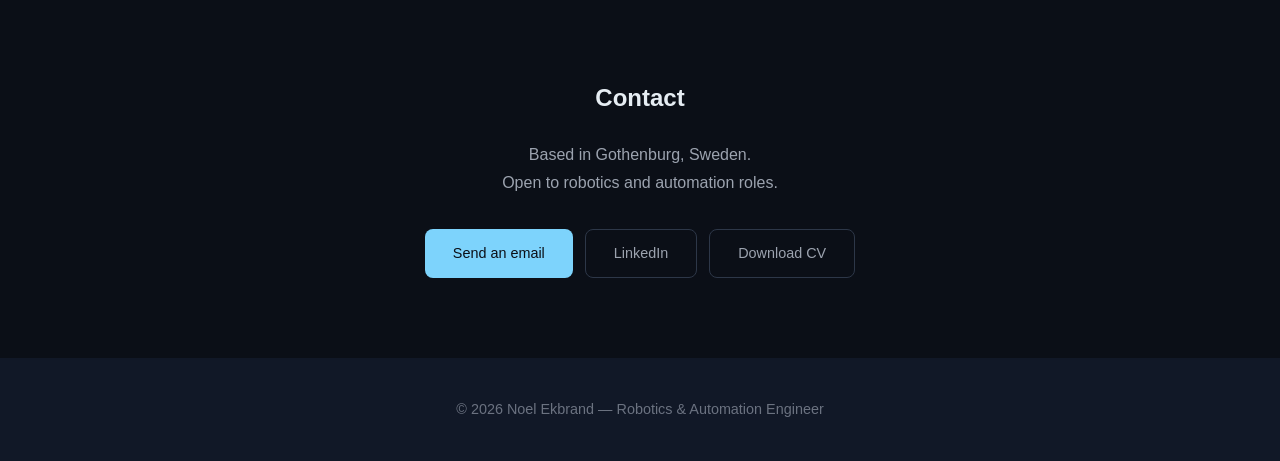
==== commit e690d35e: "Redesign portfolio, add HIL project page" ====
--- a/index.html
+++ b/index.html
@@ -1,163 +1,655 @@
-<!DOCTYPE html>
-<html lang="en">
-<head>
-    <meta charset="UTF-8">
-    <title>Noel Ekbrand — Robotics & Automation Engineer</title>
-    <meta name="viewport" content="width=device-width, initial-scale=1.0">
-    <link rel="stylesheet" href="style.css">
-</head>
-
-<body>
-
-<!-- HERO -->
-<header class="hero">
-    <div class="hero-content">
-        <h1>Noel Ekbrand</h1>
-        <h2>Robotics & Automation Engineer</h2>
-        <p class="hero-sub">
-		    <span>M.Sc. Mechanical Engineering – Mechatronics</span>
-		    <span>Building intelligent robotic systems and embedded solutions.</span>
-        </p>
-
-        <div class="hero-links">
-            <a href="mailto:noel.ekbrand@gmail.com">Email</a>
-			<a href="Noel_Ekbrand_CV.pdf" target="_blank">CV</a>
-            <a href="https://linkedin.com/in/noel-ekbrand-6000582b3" target="_blank">LinkedIn</a>
-        </div>
-    </div>
-</header>
-
-<!-- MAIN CONTENT -->
-<main>
-
-<!-- ABOUT -->
-<section class="section">
-    <div class="container">
-        <h3 class="section-title">About</h3>
-        <p class="section-text">
-            I focus on robotics, motion planning, embedded control systems,
-            and system-level automation. My work combines algorithm design,
-            industrial simulation, and hardware integration to build robust,
-            safe, and production-ready engineering solutions.
-        </p>
-    </div>
-</section>
-
-<!-- THESIS -->
-<section class="section alt">
-    <div class="container">
-        <h3 class="section-title">Master’s Thesis — Alfa Laval</h3>
-
-        <div class="project-grid">
-
-            <div class="project-image">
-                <!-- Replace filename only -->
-                <img src="Images/LabStation_Obstacles.png" alt="Thesis project image">
-            </div>
-
-            <div class="project-content">
-                <h4>Robotic Motion Planning & Safe Homing</h4>
-
-                <p>
-                    Development of a RobotStudio Add-in enabling automated,
-                    collision-free homing and recovery of industrial robots
-                    after interruptions in complex environments.
-                </p>
-
-                <ul class="tech-list">
-                    <li>C# RobotStudio Add-in</li>
-                    <li>RRT-Connect & A*</li>
-                    <li>Joint-space & TCP planning</li>
-                    <li>Python environment preprocessing</li>
-                    <li>Joint-space TSP solver</li>
-                </ul>
-            </div>
-
-        </div>
-    </div>
-</section>
-
-<!-- PROJECTS -->
-<section class="section">
-    <div class="container">
-        <h3 class="section-title">Selected Projects</h3>
-
-        <div class="cards">
-
-            <!-- PROJECT 1 -->
-            <div class="card">
-                <img src="Images/Embedded_Servo.jpg" alt="Embedded servo system">
-                <div class="card-body">
-                    <h4>Embedded Servo Control System</h4>
-                    <p>
-                        Custom PCB and microcontroller-based DC motor control
-                        system with speed regulation and computer interface.
-                    </p>
-                    <div class="tag-row">
-                        <span>C</span>
-                        <span>Motor Control</span>
-                        <span>PCB</span>
-                    </div>
-                </div>
-            </div>
-
-            <!-- PROJECT 2 -->
-            <div class="card">
-                <img src="Images/Robot_Maze.png" alt="Rescue robot">
-                <div class="card-body">
-                    <h4>Autonomous Rescue Robot</h4>
-                    <p>
-                        Arduino-based robot navigating a maze using PID
-                        control and a custom-built object retrieval gripper.
-                    </p>
-                    <div class="tag-row">
-                        <span>Arduino</span>
-                        <span>PID</span>
-                        <span>Autonomy</span>
-                    </div>
-                </div>
-            </div>
-
-            <!-- PROJECT 3 -->
-            <div class="card">
-                <img src="Images/Electrical_Motor.png" alt="Motor prototype">
-                <div class="card-body">
-                    <h4>Electric Motor Educational Prototype</h4>
-                    <p>
-                        Modular 3D-printed motor platform designed for
-                        interactive electromechanical demonstrations.
-                    </p>
-                    <div class="tag-row">
-                        <span>3D Printing</span>
-                        <span>Electromechanics</span>
-                        <span>Arduino</span>
-                    </div>
-                </div>
-            </div>
-
-        </div>
-    </div>
-</section>
-
-<!-- CONTACT -->
-<section class="section alt">
-    <div class="container center">
-        <h3 class="section-title">Contact</h3>
-        <p class="section-text">
-            Based in Gothenburg, Sweden<br>
-            Open to Robotics & Automation Roles
-        </p>
-        <a class="primary-button" href="mailto:noel.ekbrand@gmail.com">
-            Get In Touch
-        </a>
-    </div>
-</section>
-
-</main>
-
-<footer>
-    © 2026 Noel Ekbrand — Robotics & Automation Engineer
-</footer>
-
-</body>
+<!DOCTYPE html>
+<html lang="en">
+<head>
+    <meta charset="UTF-8">
+    <title>Noel Ekbrand — Robotics & Automation Engineer</title>
+    <meta name="viewport" content="width=device-width, initial-scale=1.0">
+    <link rel="stylesheet" href="style.css">
+    <style>
+
+        /* ── HERO ── */
+        .hero {
+            min-height: 70vh;
+            display: flex;
+            align-items: center;
+            padding: 100px 40px 80px;
+        }
+        .hero-content {
+            max-width: 1100px;
+            margin: 0 auto;
+            width: 100%;
+        }
+        .hero-eyebrow {
+            font-size: 0.8rem;
+            font-weight: 600;
+            letter-spacing: 0.1em;
+            text-transform: uppercase;
+            color: #1D9E75;
+            margin-bottom: 20px;
+        }
+        .hero h1 {
+            font-size: clamp(2.8rem, 6vw, 5rem);
+            font-weight: 700;
+            letter-spacing: -1.5px;
+            line-height: 1.08;
+            max-width: 820px;
+            margin-bottom: 24px;
+        }
+        .hero-sub {
+            font-size: 1.1rem;
+            color: #9ca3af;
+            max-width: 560px;
+            line-height: 1.75;
+            margin-bottom: 40px;
+        }
+        .hero-links {
+            display: flex;
+            flex-wrap: wrap;
+            gap: 12px;
+            margin-top: 0;
+        }
+        .hero-links a {
+            display: inline-flex;
+            align-items: center;
+            gap: 6px;
+            padding: 10px 22px;
+            border-radius: 8px;
+            font-size: 0.9rem;
+            font-weight: 500;
+            text-decoration: none;
+            transition: all 0.2s;
+        }
+        .hero-links .link-primary {
+            background: #7dd3fc;
+            color: #0b0f17;
+        }
+        .hero-links .link-primary:hover { background: #38bdf8; }
+        .hero-links .link-ghost {
+            background: transparent;
+            color: #9ca3af;
+            border: 1px solid #2d3748;
+        }
+        .hero-links .link-ghost:hover { background: #1f2937; color: #e6edf3; }
+
+        /* ── SECTION HEADERS ── */
+        .section-header {
+            display: flex;
+            align-items: center;
+            gap: 16px;
+            margin-bottom: 40px;
+        }
+        .section-header h2 {
+            font-size: 1.5rem;
+            font-weight: 600;
+            white-space: nowrap;
+        }
+        .section-header-line {
+            flex: 1;
+            height: 1px;
+            background: #1f2937;
+        }
+        .section-category-badge {
+            font-size: 0.72rem;
+            font-weight: 600;
+            letter-spacing: 0.08em;
+            text-transform: uppercase;
+            padding: 4px 12px;
+            border-radius: 20px;
+            white-space: nowrap;
+        }
+        .badge-personal {
+            background: rgba(29, 158, 117, 0.15);
+            color: #1D9E75;
+            border: 1px solid rgba(29, 158, 117, 0.3);
+        }
+        .badge-school {
+            background: rgba(56, 189, 248, 0.1);
+            color: #7dd3fc;
+            border: 1px solid rgba(125, 211, 252, 0.2);
+        }
+
+        /* ── FEATURED CARD (HIL) ── */
+        .featured-project {
+            background: #111827;
+            border-radius: 20px;
+            overflow: hidden;
+            display: grid;
+            grid-template-columns: 1fr 1fr;
+            gap: 0;
+            margin-bottom: 32px;
+            border: 1px solid #1f2937;
+            transition: border-color 0.2s;
+            text-decoration: none;
+            color: inherit;
+        }
+        .featured-project:hover {
+            border-color: #1D9E75;
+        }
+        .featured-project-img {
+            aspect-ratio: 4/3;
+            overflow: hidden;
+        }
+        .featured-project-img img {
+            width: 100%;
+            height: 100%;
+            object-fit: cover;
+            border-radius: 0;
+            transition: transform 0.4s ease;
+        }
+        .featured-project:hover .featured-project-img img {
+            transform: scale(1.04);
+        }
+        .featured-project-body {
+            padding: 40px;
+            display: flex;
+            flex-direction: column;
+            justify-content: center;
+        }
+        .featured-project-body .fp-eyebrow {
+            display: flex;
+            align-items: center;
+            gap: 10px;
+            margin-bottom: 16px;
+        }
+        .fp-badge {
+            font-size: 0.72rem;
+            font-weight: 600;
+            letter-spacing: 0.08em;
+            text-transform: uppercase;
+            background: rgba(29, 158, 117, 0.15);
+            color: #1D9E75;
+            border: 1px solid rgba(29, 158, 117, 0.3);
+            padding: 3px 10px;
+            border-radius: 20px;
+        }
+        .fp-year {
+            font-size: 0.8rem;
+            color: #6b7280;
+        }
+        .featured-project-body h3 {
+            font-size: 1.4rem;
+            font-weight: 600;
+            line-height: 1.3;
+            margin-bottom: 14px;
+        }
+        .featured-project-body p {
+            color: #9ca3af;
+            font-size: 0.95rem;
+            line-height: 1.75;
+            margin-bottom: 24px;
+        }
+        .fp-stats {
+            display: flex;
+            gap: 24px;
+            margin-bottom: 24px;
+        }
+        .fp-stat {
+            text-align: left;
+        }
+        .fp-stat .num {
+            font-size: 1.4rem;
+            font-weight: 700;
+            color: #7dd3fc;
+            line-height: 1;
+        }
+        .fp-stat .lbl {
+            font-size: 0.72rem;
+            color: #6b7280;
+            margin-top: 3px;
+        }
+        .fp-tags {
+            display: flex;
+            flex-wrap: wrap;
+            gap: 6px;
+        }
+        .fp-tags span {
+            font-size: 0.75rem;
+            padding: 4px 10px;
+            background: #1f2937;
+            border-radius: 20px;
+            color: #9ca3af;
+            border: 1px solid #2d3748;
+        }
+        .fp-arrow {
+            margin-top: 28px;
+            font-size: 0.85rem;
+            color: #1D9E75;
+            font-weight: 500;
+        }
+
+        /* ── REGULAR PROJECT CARDS ── */
+        .cards {
+            display: grid;
+            grid-template-columns: repeat(auto-fit, minmax(280px, 1fr));
+            gap: 24px;
+        }
+        .card-link {
+            text-decoration: none;
+            color: inherit;
+            display: block;
+        }
+        .card {
+            background: #111827;
+            border-radius: 16px;
+            overflow: hidden;
+            border: 1px solid #1f2937;
+            transition: transform 0.25s ease, border-color 0.2s;
+        }
+        .card:hover {
+            transform: translateY(-4px);
+            border-color: #2d3748;
+        }
+        .card img {
+            width: 100%;
+            aspect-ratio: 16/9;
+            object-fit: cover;
+            border-radius: 0;
+            display: block;
+            transition: transform 0.35s ease;
+        }
+        .card:hover img {
+            transform: scale(1.03);
+        }
+        .card-body {
+            padding: 24px;
+        }
+        .card-body .card-eyebrow {
+            font-size: 0.72rem;
+            font-weight: 600;
+            letter-spacing: 0.07em;
+            text-transform: uppercase;
+            color: #6b7280;
+            margin-bottom: 8px;
+        }
+        .card-body h4 {
+            font-size: 1.05rem;
+            font-weight: 600;
+            margin-bottom: 10px;
+            line-height: 1.35;
+        }
+        .card-body p {
+            color: #9ca3af;
+            font-size: 0.875rem;
+            line-height: 1.7;
+            margin-bottom: 16px;
+        }
+        .tag-row {
+            display: flex;
+            flex-wrap: wrap;
+            gap: 6px;
+        }
+        .tag-row span {
+            font-size: 0.75rem;
+            padding: 4px 10px;
+            background: #1f2937;
+            border-radius: 20px;
+            color: #9ca3af;
+            border: 1px solid #2d3748;
+        }
+
+        /* ── ABOUT ── */
+        .about-grid {
+            display: grid;
+            grid-template-columns: 1fr 1fr;
+            gap: 60px;
+            align-items: start;
+        }
+        .about-text p {
+            color: #9ca3af;
+            line-height: 1.85;
+            font-size: 1rem;
+            margin-bottom: 16px;
+        }
+        .skills-block h3 {
+            font-size: 0.72rem;
+            font-weight: 600;
+            letter-spacing: 0.1em;
+            text-transform: uppercase;
+            color: #6b7280;
+            margin-bottom: 12px;
+        }
+        .skills-block {
+            background: #111827;
+            border-radius: 14px;
+            padding: 28px 32px;
+            border: 1px solid #1f2937;
+        }
+        .skill-group {
+            margin-bottom: 20px;
+        }
+        .skill-group:last-child { margin-bottom: 0; }
+        .skill-group h3 {
+            margin-bottom: 10px;
+        }
+        .skill-tags {
+            display: flex;
+            flex-wrap: wrap;
+            gap: 6px;
+        }
+        .skill-tags span {
+            font-size: 0.78rem;
+            padding: 5px 12px;
+            background: #1f2937;
+            border-radius: 20px;
+            color: #9ca3af;
+            border: 1px solid #2d3748;
+        }
+
+        /* ── CONTACT ── */
+        .contact-inner {
+            max-width: 560px;
+            margin: 0 auto;
+            text-align: center;
+        }
+        .contact-inner p {
+            color: #9ca3af;
+            line-height: 1.75;
+            margin-bottom: 32px;
+        }
+        .contact-links {
+            display: flex;
+            gap: 12px;
+            justify-content: center;
+            flex-wrap: wrap;
+        }
+        .contact-links a {
+            display: inline-flex;
+            align-items: center;
+            gap: 6px;
+            padding: 12px 28px;
+            border-radius: 8px;
+            font-size: 0.9rem;
+            font-weight: 500;
+            text-decoration: none;
+            transition: all 0.2s;
+        }
+        .contact-links .btn-primary {
+            background: #7dd3fc;
+            color: #0b0f17;
+        }
+        .contact-links .btn-primary:hover { background: #38bdf8; }
+        .contact-links .btn-ghost {
+            background: transparent;
+            color: #9ca3af;
+            border: 1px solid #2d3748;
+        }
+        .contact-links .btn-ghost:hover { background: #1f2937; color: #e6edf3; }
+
+        /* ── SECTIONS ── */
+        .section {
+            padding: 80px 40px;
+            max-width: 1100px;
+            margin: 0 auto;
+        }
+        .section-divider {
+            height: 1px;
+            background: #1f2937;
+            margin: 0 40px;
+        }
+
+        /* ── RESPONSIVE ── */
+        @media (max-width: 900px) {
+            .hero { padding: 80px 20px 60px; }
+            .section { padding: 60px 20px; }
+            .section-divider { margin: 0 20px; }
+            .featured-project { grid-template-columns: 1fr; }
+            .featured-project-img { aspect-ratio: 16/9; }
+            .featured-project-body { padding: 28px; }
+            .about-grid { grid-template-columns: 1fr; gap: 32px; }
+        }
+        @media (max-width: 600px) {
+            .hero h1 { letter-spacing: -0.5px; }
+            .cards { grid-template-columns: 1fr; }
+        }
+    </style>
+</head>
+
+<body>
+
+<!-- ── HERO ── -->
+<header class="hero">
+    <div class="hero-content">
+        <p class="hero-eyebrow">Robotics &amp; Automation Engineer</p>
+        <h1>Noel Ekbrand</h1>
+        <p class="hero-sub">
+            M.Sc. Mechanical Engineering — Mechatronics.<br>
+            Building intelligent robotic systems and embedded solutions.
+        </p>
+        <div class="hero-links">
+            <a href="mailto:noel.ekbrand@gmail.com" class="link-primary">Get in touch</a>
+            <a href="Noel_Ekbrand_CV.pdf" target="_blank" class="link-ghost">CV</a>
+            <a href="https://linkedin.com/in/noel-ekbrand-6000582b3" target="_blank" class="link-ghost">LinkedIn</a>
+            <a href="https://github.com/Noelekbrand?tab=repositories" target="_blank" class="link-ghost">GitHub</a>
+        </div>
+    </div>
+</header>
+
+<div class="section-divider"></div>
+
+<!-- ── PERSONAL PROJECTS ── -->
+<section class="section">
+
+    <div class="section-header">
+        <h2>Personal projects</h2>
+        <div class="section-header-line"></div>
+        <span class="section-category-badge badge-personal">Built at home</span>
+    </div>
+
+    <!-- Featured: HIL project -->
+    <a href="projects/HIL-Dimmer.html" class="featured-project">
+        <div class="featured-project-img">
+            <img src="Images/IMG_0309.png" alt="Arduino Leonardo HIL PWM Controller hardware setup">
+        </div>
+        <div class="featured-project-body">
+            <div class="fp-eyebrow">
+                <span class="fp-badge">Latest build</span>
+                <span class="fp-year">2026</span>
+            </div>
+            <h3>Arduino Leonardo PWM Controller with Raspberry Pi HIL Testing</h3>
+            <p>
+                A complete Hardware-in-the-Loop validation platform. Embedded state machine firmware
+                on ATmega32U4, tested automatically by a Raspberry Pi acting as test master.
+            </p>
+            <div class="fp-stats">
+                <div class="fp-stat">
+                    <div class="num">61</div>
+                    <div class="lbl">Test cases</div>
+                </div>
+                <div class="fp-stat">
+                    <div class="num">100%</div>
+                    <div class="lbl">Pass rate</div>
+                </div>
+                <div class="fp-stat">
+                    <div class="num">3</div>
+                    <div class="lbl">PWM channels</div>
+                </div>
+            </div>
+            <div class="fp-tags">
+                <span>Hardware in the Loop</span>
+                <span>Arduino / C</span>
+                <span>Python 3</span>
+                <span>Raspberry Pi 3</span>
+            </div>
+            <p class="fp-arrow">View project →</p>
+        </div>
+    </a>
+
+
+
+</section>
+
+<div class="section-divider"></div>
+
+<!-- ── SCHOOL PROJECTS ── -->
+<section class="section">
+
+    <div class="section-header">
+        <h2>School projects</h2>
+        <div class="section-header-line"></div>
+        <span class="section-category-badge badge-school">Academic work</span>
+    </div>
+
+    <div class="cards">
+
+        <!-- Thesis -->
+        <a href="projects/thesis.html" class="card-link">
+            <div class="card">
+                <img src="Images/LabStation_Obstacles.png" alt="RobotStudio lab station with obstacles for motion planning thesis">
+                <div class="card-body">
+                    <div class="card-eyebrow">Master's thesis — Alfa Laval · 2026</div>
+                    <h4>Robotic Motion Planning &amp; Safe Homing</h4>
+                    <p>RobotStudio Add-in enabling automated, collision-free homing and recovery of industrial robots using RRT-Connect and A*.</p>
+                    <div class="tag-row">
+                        <span>C#</span>
+                        <span>RRT-Connect</span>
+                        <span>A*</span>
+                        <span>Motion planning</span>
+                    </div>
+                </div>
+            </div>
+        </a>
+
+        <!-- Servo -->
+        <a href="projects/servo.html" class="card-link">
+            <div class="card">
+                <img src="Images/Embedded_Servo.jpg" alt="Embedded servo control system lab setup">
+                <div class="card-body">
+                    <div class="card-eyebrow">Embedded systems course · 2025</div>
+                    <h4>Embedded Servo Control System</h4>
+                    <p>Custom PCB and microcontroller-based DC motor control system with speed regulation and computer interface.</p>
+                    <div class="tag-row">
+                        <span>C</span>
+                        <span>Motor control</span>
+                        <span>PCB design</span>
+                    </div>
+                </div>
+            </div>
+        </a>
+
+        <!-- Rescue Robot -->
+        <a href="projects/robotmaze.html" class="card-link">
+            <div class="card">
+                <img src="Images/Robot_Maze.png" alt="Autonomous rescue robot navigating a wooden maze">
+                <div class="card-body">
+                    <div class="card-eyebrow">Mechatronics course · 2024</div>
+                    <h4>Autonomous Rescue Robot</h4>
+                    <p>Arduino-based robot navigating a maze using PID-controlled line sensing and retrieving objects with a custom gripper.</p>
+                    <div class="tag-row">
+                        <span>Arduino</span>
+                        <span>PID</span>
+                        <span>Autonomy</span>
+                    </div>
+                </div>
+            </div>
+        </a>
+
+        <!-- Electric Motor -->
+        <a href="projects/electricmotor.html" class="card-link">
+            <div class="card">
+                <img src="Images/Electrical_Motor.png" alt="3D-printed modular electric motor educational prototype">
+                <div class="card-body">
+                    <div class="card-eyebrow">Product design course · 2024</div>
+                    <h4>Electric Motor Prototype</h4>
+                    <p>Modular 3D-printed motor platform with five interactive stations demonstrating magnetism, coil function, and gear transmission.</p>
+                    <div class="tag-row">
+                        <span>3D printing</span>
+                        <span>Electromechanics</span>
+                        <span>SolidWorks</span>
+                    </div>
+                </div>
+            </div>
+        </a>
+
+    </div>
+</section>
+
+<div class="section-divider"></div>
+
+<!-- ── ABOUT ── -->
+<section class="section">
+    <div class="section-header">
+        <h2>About</h2>
+        <div class="section-header-line"></div>
+    </div>
+
+    <div class="about-grid">
+        <div class="about-text">
+            <p>
+                I focus on robotics, motion planning, embedded control systems, and
+                system-level automation. My work combines algorithm design, industrial
+                simulation, and hardware integration to build robust, safe, and
+                production-ready engineering solutions.
+            </p>
+            <p>
+                I recently completed my M.Sc. in Mechanical Engineering with a
+                specialization in Mechatronics at Lund University, including a thesis
+                project at Alfa Laval developing a RobotStudio Add-in for collision-free
+                robot homing and recovery.
+            </p>
+            <p>
+                Based in Gothenburg. Open to roles in robotics, embedded systems, and
+                industrial automation.
+            </p>
+        </div>
+        <div class="skills-block">
+            <div class="skill-group">
+                <h3>Software &amp; tools</h3>
+                <div class="skill-tags">
+                    <span>RobotStudio</span>
+                    <span>CODESYS</span>
+                    <span>Arduino IDE</span>
+                    <span>MATLAB</span>
+                    <span>Simulink</span>
+                    <span>SolidWorks</span>
+                    <span>Creo PTC</span>
+                </div>
+            </div>
+            <div class="skill-group">
+                <h3>Languages</h3>
+                <div class="skill-tags">
+                    <span>C</span>
+                    <span>C#</span>
+                    <span>Python</span>
+                    <span>Java</span>
+                </div>
+            </div>
+            <div class="skill-group">
+                <h3>Domains</h3>
+                <div class="skill-tags">
+                    <span>Motion planning</span>
+                    <span>Embedded control</span>
+                    <span>HIL testing</span>
+                    <span>PCB design</span>
+                    <span>Real-time systems</span>
+                </div>
+            </div>
+        </div>
+    </div>
+</section>
+
+<div class="section-divider"></div>
+
+<!-- ── CONTACT ── -->
+<section class="section">
+    <div class="contact-inner">
+        <div class="section-header" style="justify-content:center; margin-bottom:24px;">
+            <h2>Contact</h2>
+        </div>
+        <p>
+            Based in Gothenburg, Sweden.<br>
+            Open to robotics and automation roles.
+        </p>
+        <div class="contact-links">
+            <a href="mailto:noel.ekbrand@gmail.com" class="btn-primary">Send an email</a>
+            <a href="https://linkedin.com/in/noel-ekbrand-6000582b3" target="_blank" class="btn-ghost">LinkedIn</a>
+            <a href="Noel_Ekbrand_CV.pdf" target="_blank" class="btn-ghost">Download CV</a>
+        </div>
+    </div>
+</section>
+
+<footer>
+    © 2026 Noel Ekbrand — Robotics &amp; Automation Engineer
+</footer>
+
+</body>
 </html>
--- a/style.css
+++ b/style.css
@@ -1,203 +1,211 @@
-/* ===== GLOBAL ===== */
-* {
-    margin: 0;
-    padding: 0;
-    box-sizing: border-box;
-}
-
-body {
-    font-family: -apple-system, BlinkMacSystemFont, "Segoe UI", Roboto, sans-serif;
-    background: #0b0f17;
-    color: #e6edf3;
-    line-height: 1.6;
-}
-
-img {
-    width: 100%;
-    display: block;
-    border-radius: 14px;
-}
-
-/* ===== HERO ===== */
-.hero {
-    min-height: 90vh;
-    display: flex;
-    align-items: center;
-    justify-content: center;
-    text-align: center;
-    padding: 40px;
-}
-
-.hero h1 {
-    font-size: 3.5rem;
-    font-weight: 700;
-    letter-spacing: -1px;
-}
-
-.hero h2 {
-    font-size: 1.6rem;
-    font-weight: 400;
-    color: #7dd3fc;
-    margin-top: 10px;
-}
-
-.hero-sub {
-    margin-top: 20px;
-    max-width: 600px;
-    margin-inline: auto;
-    color: #9ca3af;
-}
-
-.hero-sub span {
-    display: block;
-}
-
-.hero-links {
-    margin-top: 30px;
-}
-
-.hero-links a {
-    margin: 0 15px;
-    text-decoration: none;
-    color: #7dd3fc;
-    font-weight: 500;
-    transition: opacity 0.3s ease;
-}
-
-.hero-links a:hover {
-    opacity: 0.7;
-}
-
-/* ===== SECTIONS ===== */
-.section {
-    padding: 100px 20px;
-}
-
-.section.alt {
-    background: #111827;
-}
-
-.container {
-    max-width: 1100px;
-    margin: 0 auto;
-}
-
-.center {
-    text-align: center;
-}
-
-.section-title {
-    font-size: 2rem;
-    margin-bottom: 40px;
-    font-weight: 600;
-}
-
-.section-text {
-    max-width: 700px;
-    margin: 0 auto;
-    color: #9ca3af;
-}
-
-/* ===== THESIS GRID ===== */
-.project-grid {
-    display: grid;
-    grid-template-columns: 1fr 1fr;
-    gap: 60px;
-    align-items: center;
-}
-
-.project-content h4 {
-    font-size: 1.5rem;
-    margin-bottom: 20px;
-}
-
-.tech-list {
-    margin-top: 20px;
-    list-style: none;
-}
-
-.tech-list li {
-    margin-bottom: 10px;
-    color: #7dd3fc;
-}
-
-/* ===== CARDS ===== */
-.cards {
-    display: grid;
-    grid-template-columns: repeat(auto-fit, minmax(300px, 1fr));
-    gap: 40px;
-}
-
-.card {
-    background: #111827;
-    border-radius: 16px;
-    overflow: hidden;
-    transition: transform 0.3s ease, box-shadow 0.3s ease;
-}
-
-.card:hover {
-    transform: translateY(-6px);
-    box-shadow: 0 20px 40px rgba(0,0,0,0.5);
-}
-
-.card-body {
-    padding: 25px;
-}
-
-.card-body h4 {
-    margin-bottom: 15px;
-    font-size: 1.3rem;
-}
-
-.card-body p {
-    color: #9ca3af;
-    margin-bottom: 20px;
-}
-
-.tag-row span {
-    display: inline-block;
-    background: #1f2937;
-    padding: 6px 12px;
-    margin-right: 8px;
-    margin-bottom: 8px;
-    border-radius: 20px;
-    font-size: 0.8rem;
-    color: #7dd3fc;
-}
-
-/* ===== BUTTON ===== */
-.primary-button {
-    display: inline-block;
-    margin-top: 30px;
-    padding: 14px 28px;
-    background: #7dd3fc;
-    color: #0b0f17;
-    text-decoration: none;
-    font-weight: 600;
-    border-radius: 8px;
-    transition: 0.3s ease;
-}
-
-.primary-button:hover {
-    background: #38bdf8;
-}
-
-/* ===== FOOTER ===== */
-footer {
-    padding: 40px;
-    text-align: center;
-    color: #6b7280;
-    font-size: 0.9rem;
-}
-
-/* ===== RESPONSIVE ===== */
-@media (max-width: 900px) {
-
-    .project-grid {
-        grid-template-columns: 1fr;
-    }
-
-    .hero h1 {
-        font-size: 2.5rem;
-    }
+/* ===== GLOBAL ===== */
+* {
+    margin: 0;
+    padding: 0;
+    box-sizing: border-box;
+}
+
+body {
+    font-family: -apple-system, BlinkMacSystemFont, "Segoe UI", Roboto, sans-serif;
+    background: #0b0f17;
+    color: #e6edf3;
+    line-height: 1.6;
+}
+
+img {
+    width: 100%;
+    display: block;
+    border-radius: 14px;
+}
+
+/* ===== HERO ===== */
+.hero {
+    min-height: 60vh;
+    padding: 80px 20px 40px;
+    display: flex;
+    align-items: center;
+    justify-content: center;
+    text-align: center;
+    padding: 40px;
+}
+
+.hero h1 {
+    font-size: 3.5rem;
+    font-weight: 700;
+    letter-spacing: -1px;
+}
+
+.hero h2 {
+    font-size: 1.6rem;
+    font-weight: 400;
+    color: #7dd3fc;
+    margin-top: 10px;
+}
+
+.hero-sub {
+    margin-top: 20px;
+    max-width: 600px;
+    margin-inline: auto;
+    color: #9ca3af;
+}
+
+.hero-sub span {
+    display: block;
+}
+
+.hero-links {
+    margin-top: 30px;
+}
+
+.hero-links a {
+    margin: 0 15px;
+    text-decoration: none;
+    color: #7dd3fc;
+    font-weight: 500;
+    transition: opacity 0.3s ease;
+}
+
+.hero-links a:hover {
+    opacity: 0.7;
+}
+
+/* ===== SECTIONS ===== */
+.section {
+    padding: 100px 20px;
+}
+
+.section.alt {
+    background: #111827;
+}
+
+.container {
+    max-width: 1100px;
+    margin: 0 auto;
+}
+
+.center {
+    text-align: center;
+}
+
+.section-title {
+    font-size: 2rem;
+    margin-bottom: 40px;
+    font-weight: 600;
+}
+
+.section-text {
+    max-width: 700px;
+    margin: 0 auto;
+    color: #9ca3af;
+}
+
+/* ===== THESIS GRID ===== */
+.project-grid {
+    display: grid;
+    grid-template-columns: 1fr 1fr;
+    gap: 60px;
+    align-items: center;
+}
+
+.project-content h4 {
+    font-size: 1.5rem;
+    margin-bottom: 20px;
+}
+
+.tech-list {
+    margin-top: 20px;
+    list-style: none;
+}
+
+.tech-list li {
+    margin-bottom: 10px;
+    color: #7dd3fc;
+}
+
+/* ===== CARDS ===== */
+.cards {
+    display: grid;
+    grid-template-columns: repeat(auto-fit, minmax(300px, 1fr));
+    gap: 40px;
+}
+
+.card {
+    background: #111827;
+    border-radius: 16px;
+    overflow: hidden;
+    transition: transform 0.3s ease, box-shadow 0.3s ease;
+}
+
+.card:hover {
+    transform: translateY(-6px);
+    box-shadow: 0 20px 40px rgba(0,0,0,0.5);
+}
+
+.card-body {
+    padding: 25px;
+}
+
+.card-body h4 {
+    margin-bottom: 15px;
+    font-size: 1.3rem;
+}
+
+.card-body p {
+    color: #9ca3af;
+    margin-bottom: 20px;
+}
+
+.card-link {
+    text-decoration: none;
+    color: inherit;
+    display: block;
+}
+
+.tag-row span {
+    display: inline-block;
+    background: #1f2937;
+    padding: 6px 12px;
+    margin-right: 8px;
+    margin-bottom: 8px;
+    border-radius: 20px;
+    font-size: 0.8rem;
+    color: #7dd3fc;
+}
+
+/* ===== BUTTON ===== */
+.primary-button {
+    display: inline-block;
+    margin-top: 30px;
+    padding: 14px 28px;
+    background: #7dd3fc;
+    color: #0b0f17;
+    text-decoration: none;
+    font-weight: 600;
+    border-radius: 8px;
+    transition: 0.3s ease;
+}
+
+.primary-button:hover {
+    background: #38bdf8;
+}
+
+/* ===== FOOTER ===== */
+footer {
+    padding: 40px;
+    text-align: center;
+    color: #6b7280;
+    font-size: 0.9rem;
+    background: #111827;
+}
+
+/* ===== RESPONSIVE ===== */
+@media (max-width: 900px) {
+
+    .project-grid {
+        grid-template-columns: 1fr;
+    }
+
+    .hero h1 {
+        font-size: 2.5rem;
+    }
 }
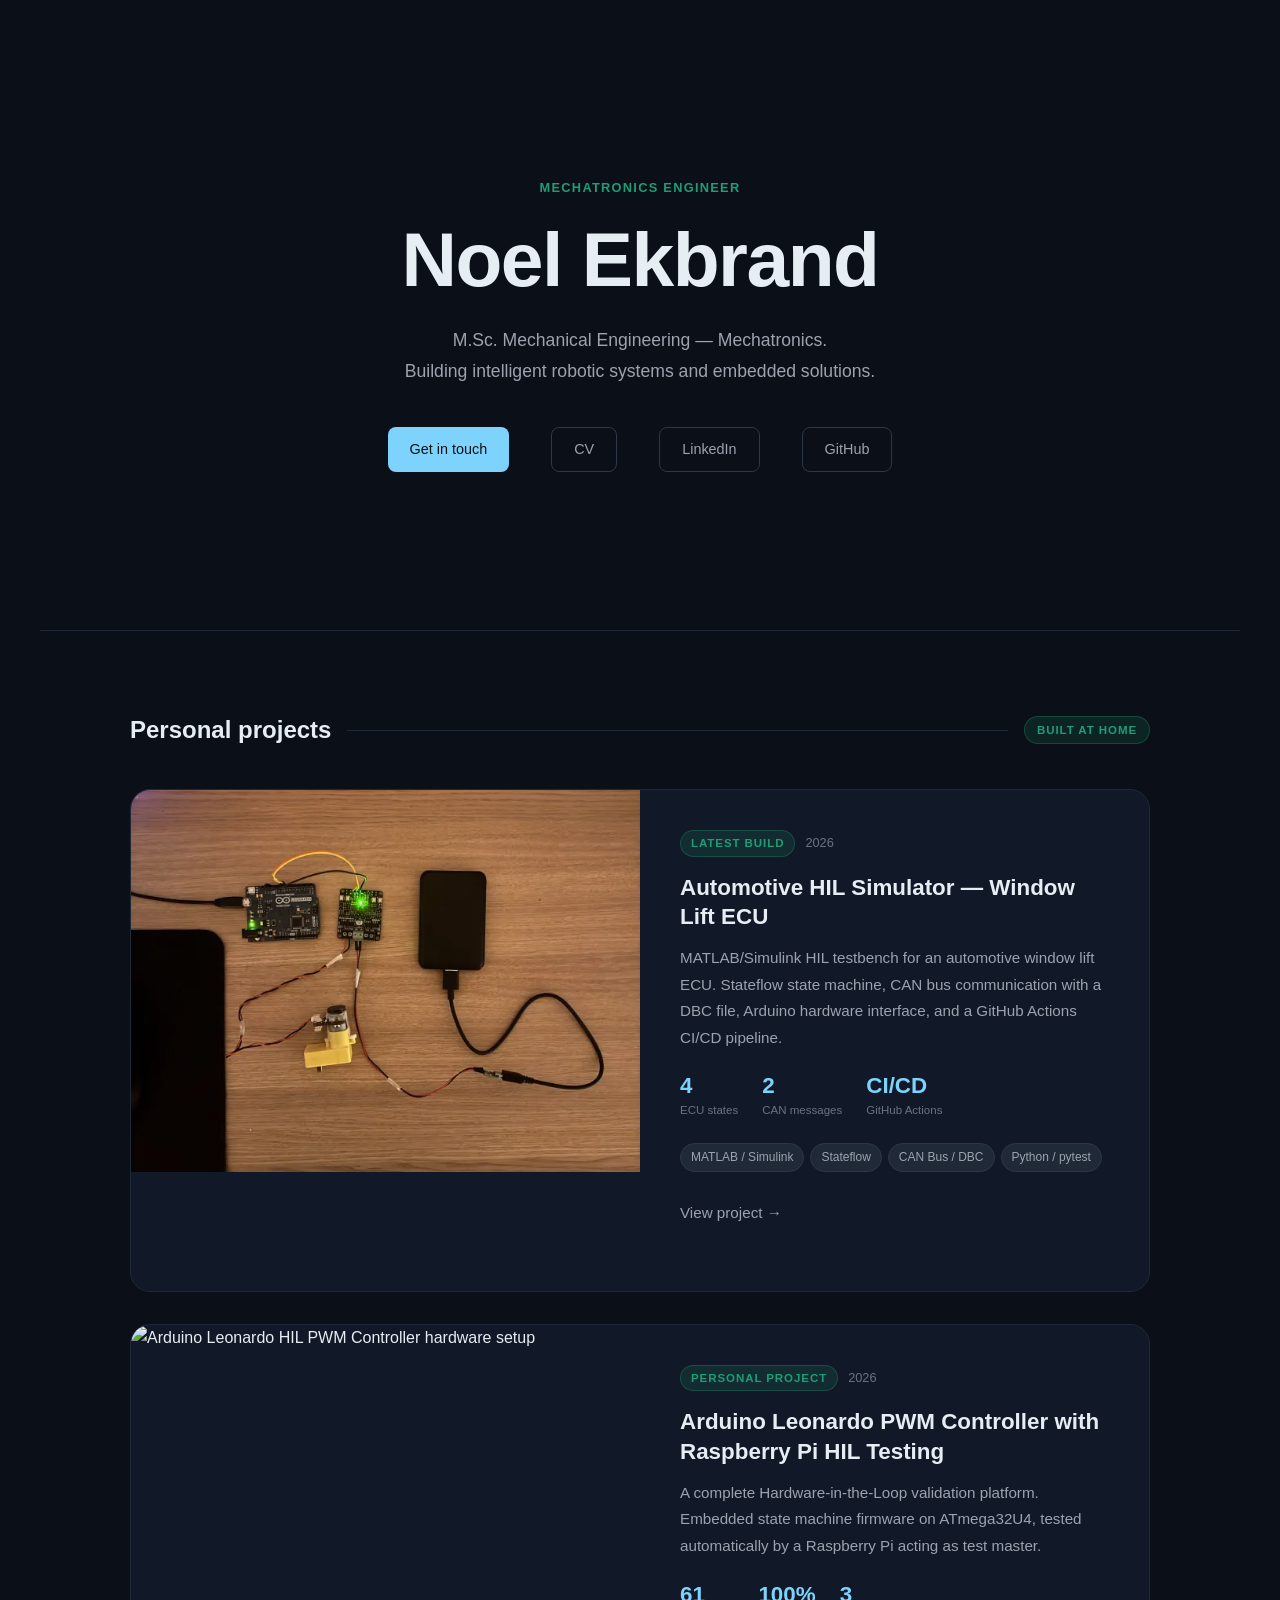
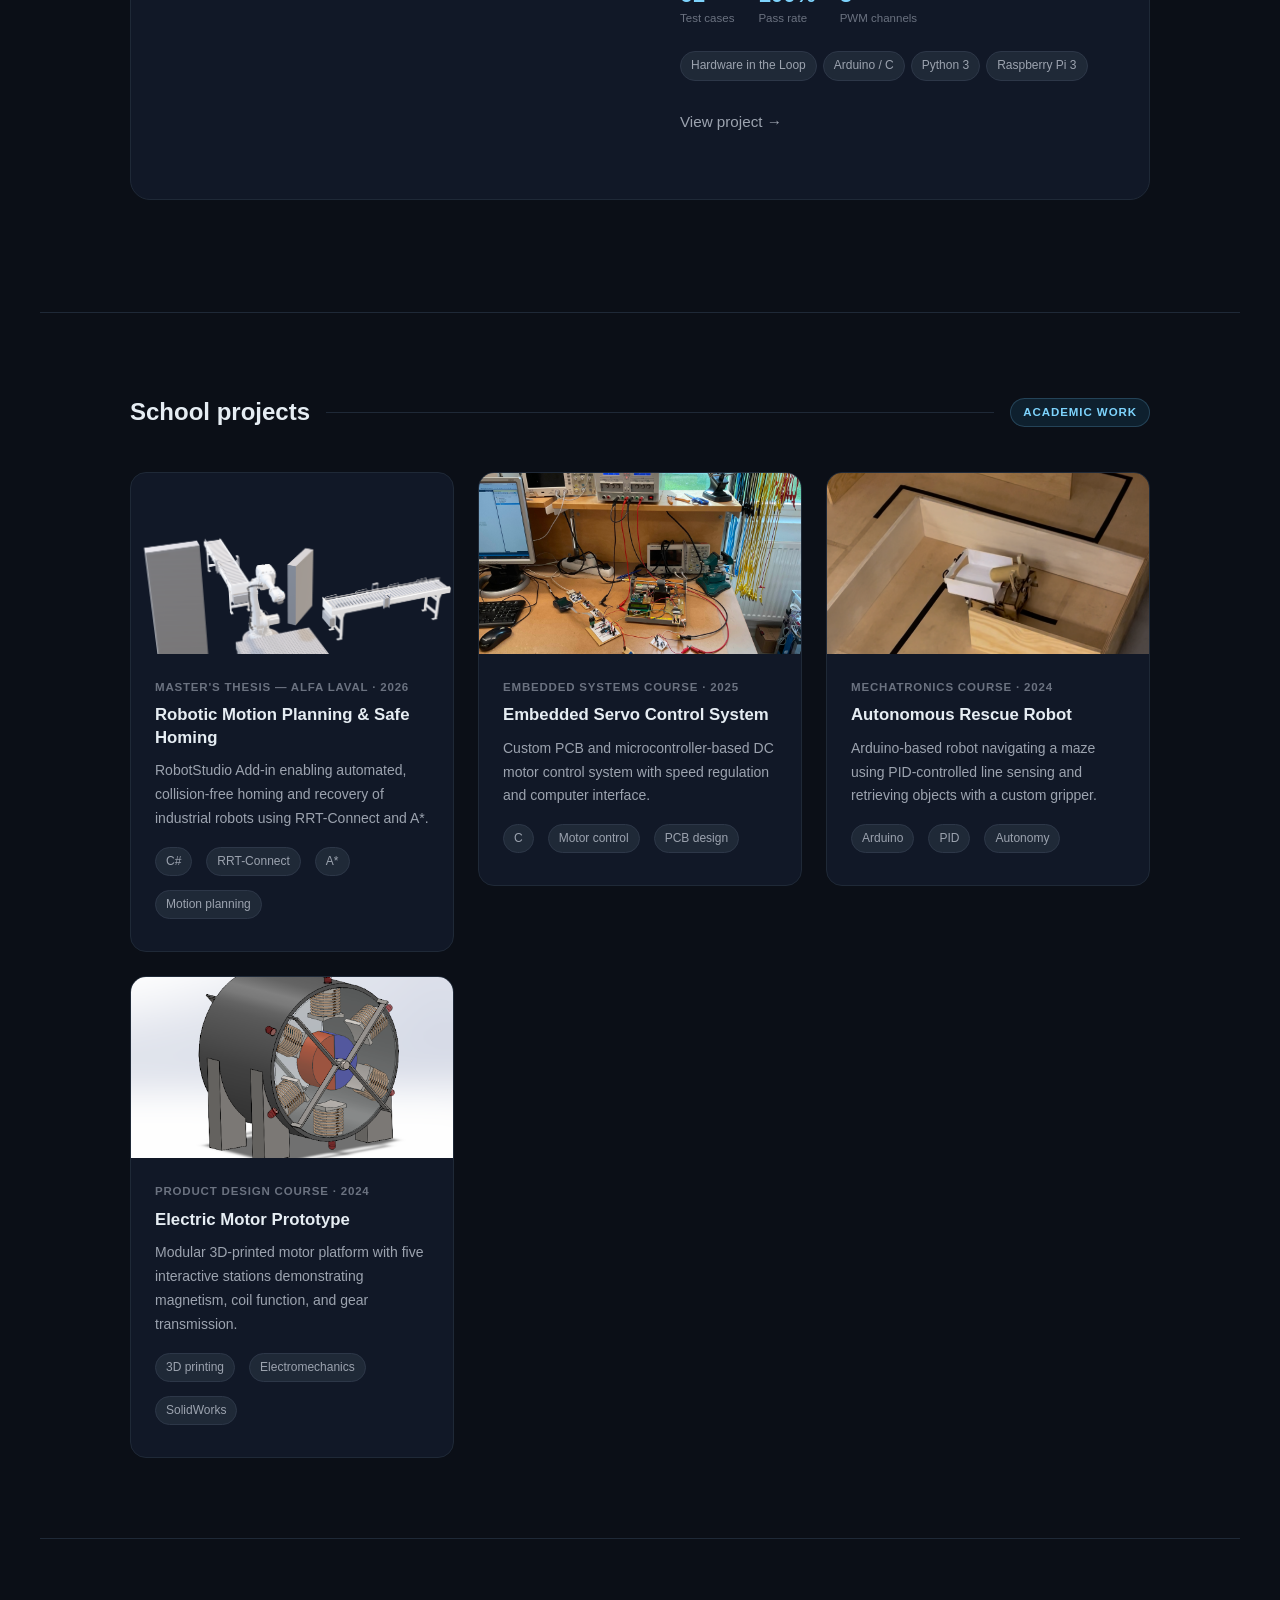
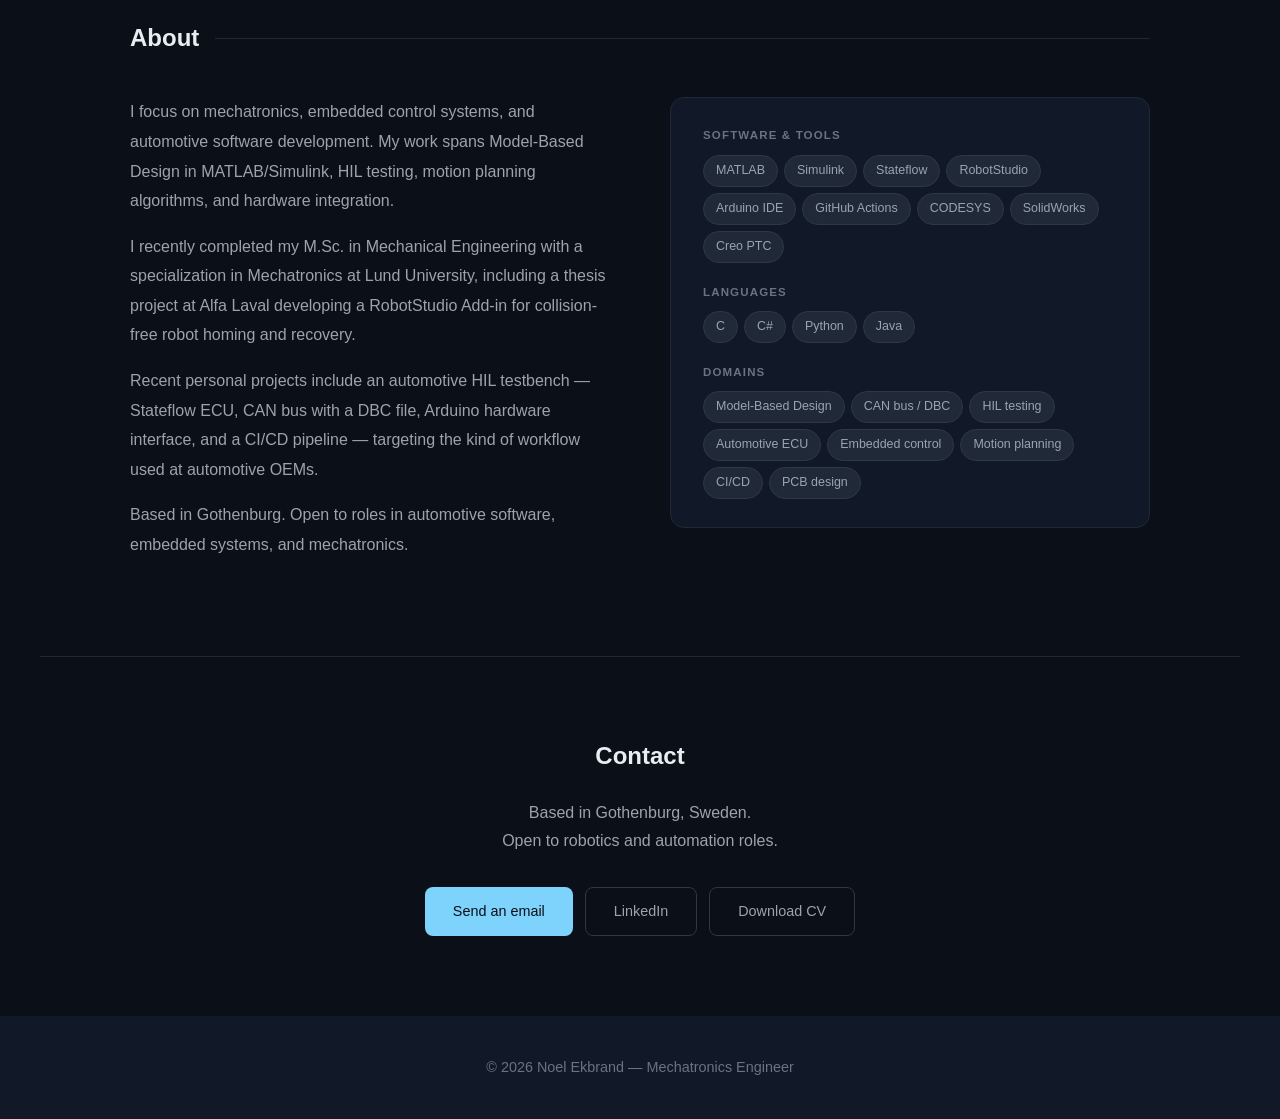
==== commit 7920f122: "feat: added automotive HIL project page and updated index page" ====
--- a/index.html
+++ b/index.html
@@ -2,7 +2,7 @@
 <html lang="en">
 <head>
     <meta charset="UTF-8">
-    <title>Noel Ekbrand — Robotics & Automation Engineer</title>
+    <title>Noel Ekbrand — Mechatronics Engineer</title>
     <meta name="viewport" content="width=device-width, initial-scale=1.0">
     <link rel="stylesheet" href="style.css">
     <style>
@@ -18,6 +18,7 @@
             max-width: 1100px;
             margin: 0 auto;
             width: 100%;
+            text-align: center;
         }
         .hero-eyebrow {
             font-size: 0.8rem;
@@ -33,20 +34,21 @@
             letter-spacing: -1.5px;
             line-height: 1.08;
             max-width: 820px;
-            margin-bottom: 24px;
+            margin: 0 auto 24px;
         }
         .hero-sub {
             font-size: 1.1rem;
             color: #9ca3af;
             max-width: 560px;
             line-height: 1.75;
-            margin-bottom: 40px;
+            margin: 0 auto 40px;
         }
         .hero-links {
             display: flex;
             flex-wrap: wrap;
             gap: 12px;
             margin-top: 0;
+            justify-content: center;
         }
         .hero-links a {
             display: inline-flex;
@@ -409,7 +411,7 @@
 <!-- ── HERO ── -->
 <header class="hero">
     <div class="hero-content">
-        <p class="hero-eyebrow">Robotics &amp; Automation Engineer</p>
+        <p class="hero-eyebrow">Mechatronics Engineer</p>
         <h1>Noel Ekbrand</h1>
         <p class="hero-sub">
             M.Sc. Mechanical Engineering — Mechatronics.<br>
@@ -417,7 +419,7 @@
         </p>
         <div class="hero-links">
             <a href="mailto:noel.ekbrand@gmail.com" class="link-primary">Get in touch</a>
-            <a href="Noel_Ekbrand_CV.pdf" target="_blank" class="link-ghost">CV</a>
+            <a href="CV_Noel_Ekbrand_2026.pdf" target="_blank" class="link-ghost">CV</a>
             <a href="https://linkedin.com/in/noel-ekbrand-6000582b3" target="_blank" class="link-ghost">LinkedIn</a>
             <a href="https://github.com/Noelekbrand?tab=repositories" target="_blank" class="link-ghost">GitHub</a>
         </div>
@@ -435,14 +437,54 @@
         <span class="section-category-badge badge-personal">Built at home</span>
     </div>
 
-    <!-- Featured: HIL project -->
+    <!-- Featured: Automotive HIL Simulator -->
+    <a href="projects/automotive-hil-sim.html" class="featured-project">
+        <div class="featured-project-img">
+            <img src="Images/HIL_new_top_resize.png" alt="Automotive HIL Simulator — Arduino Leonardo, MDD3A motor driver, and DC motor">
+        </div>
+        <div class="featured-project-body">
+            <div class="fp-eyebrow">
+                <span class="fp-badge">Latest build</span>
+                <span class="fp-year">2026</span>
+            </div>
+            <h3>Automotive HIL Simulator — Window Lift ECU</h3>
+            <p>
+                MATLAB/Simulink HIL testbench for an automotive window lift ECU. Stateflow state machine,
+                CAN bus communication with a DBC file, Arduino hardware interface, and a GitHub Actions
+                CI/CD pipeline.
+            </p>
+            <div class="fp-stats">
+                <div class="fp-stat">
+                    <div class="num">4</div>
+                    <div class="lbl">ECU states</div>
+                </div>
+                <div class="fp-stat">
+                    <div class="num">2</div>
+                    <div class="lbl">CAN messages</div>
+                </div>
+                <div class="fp-stat">
+                    <div class="num">CI/CD</div>
+                    <div class="lbl">GitHub Actions</div>
+                </div>
+            </div>
+            <div class="fp-tags">
+                <span>MATLAB / Simulink</span>
+                <span>Stateflow</span>
+                <span>CAN Bus / DBC</span>
+                <span>Python / pytest</span>
+            </div>
+            <p class="fp-arrow">View project →</p>
+        </div>
+    </a>
+
+    <!-- Featured: Arduino Leonardo HIL PWM Controller -->
     <a href="projects/HIL-Dimmer.html" class="featured-project">
         <div class="featured-project-img">
             <img src="Images/IMG_0309.png" alt="Arduino Leonardo HIL PWM Controller hardware setup">
         </div>
         <div class="featured-project-body">
             <div class="fp-eyebrow">
-                <span class="fp-badge">Latest build</span>
+                <span class="fp-badge">Personal project</span>
                 <span class="fp-year">2026</span>
             </div>
             <h3>Arduino Leonardo PWM Controller with Raspberry Pi HIL Testing</h3>
@@ -473,8 +515,6 @@
             <p class="fp-arrow">View project →</p>
         </div>
     </a>
-
-
 
 </section>
 
@@ -575,10 +615,9 @@
     <div class="about-grid">
         <div class="about-text">
             <p>
-                I focus on robotics, motion planning, embedded control systems, and
-                system-level automation. My work combines algorithm design, industrial
-                simulation, and hardware integration to build robust, safe, and
-                production-ready engineering solutions.
+                I focus on mechatronics, embedded control systems, and automotive software
+                development. My work spans Model-Based Design in MATLAB/Simulink, HIL testing,
+                motion planning algorithms, and hardware integration.
             </p>
             <p>
                 I recently completed my M.Sc. in Mechanical Engineering with a
@@ -587,19 +626,26 @@
                 robot homing and recovery.
             </p>
             <p>
-                Based in Gothenburg. Open to roles in robotics, embedded systems, and
-                industrial automation.
+                Recent personal projects include an automotive HIL testbench — Stateflow ECU,
+                CAN bus with a DBC file, Arduino hardware interface, and a CI/CD pipeline —
+                targeting the kind of workflow used at automotive OEMs.
+            </p>
+            <p>
+                Based in Gothenburg. Open to roles in automotive software, embedded systems,
+                and mechatronics.
             </p>
         </div>
         <div class="skills-block">
             <div class="skill-group">
                 <h3>Software &amp; tools</h3>
                 <div class="skill-tags">
-                    <span>RobotStudio</span>
-                    <span>CODESYS</span>
-                    <span>Arduino IDE</span>
                     <span>MATLAB</span>
                     <span>Simulink</span>
+                    <span>Stateflow</span>
+                    <span>RobotStudio</span>
+                    <span>Arduino IDE</span>
+                    <span>GitHub Actions</span>
+                    <span>CODESYS</span>
                     <span>SolidWorks</span>
                     <span>Creo PTC</span>
                 </div>
@@ -616,11 +662,14 @@
             <div class="skill-group">
                 <h3>Domains</h3>
                 <div class="skill-tags">
+                    <span>Model-Based Design</span>
+                    <span>CAN bus / DBC</span>
+                    <span>HIL testing</span>
+                    <span>Automotive ECU</span>
+                    <span>Embedded control</span>
                     <span>Motion planning</span>
-                    <span>Embedded control</span>
-                    <span>HIL testing</span>
+                    <span>CI/CD</span>
                     <span>PCB design</span>
-                    <span>Real-time systems</span>
                 </div>
             </div>
         </div>
@@ -648,7 +697,7 @@
 </section>
 
 <footer>
-    © 2026 Noel Ekbrand — Robotics &amp; Automation Engineer
+    © 2026 Noel Ekbrand — Mechatronics Engineer
 </footer>
 
 </body>
